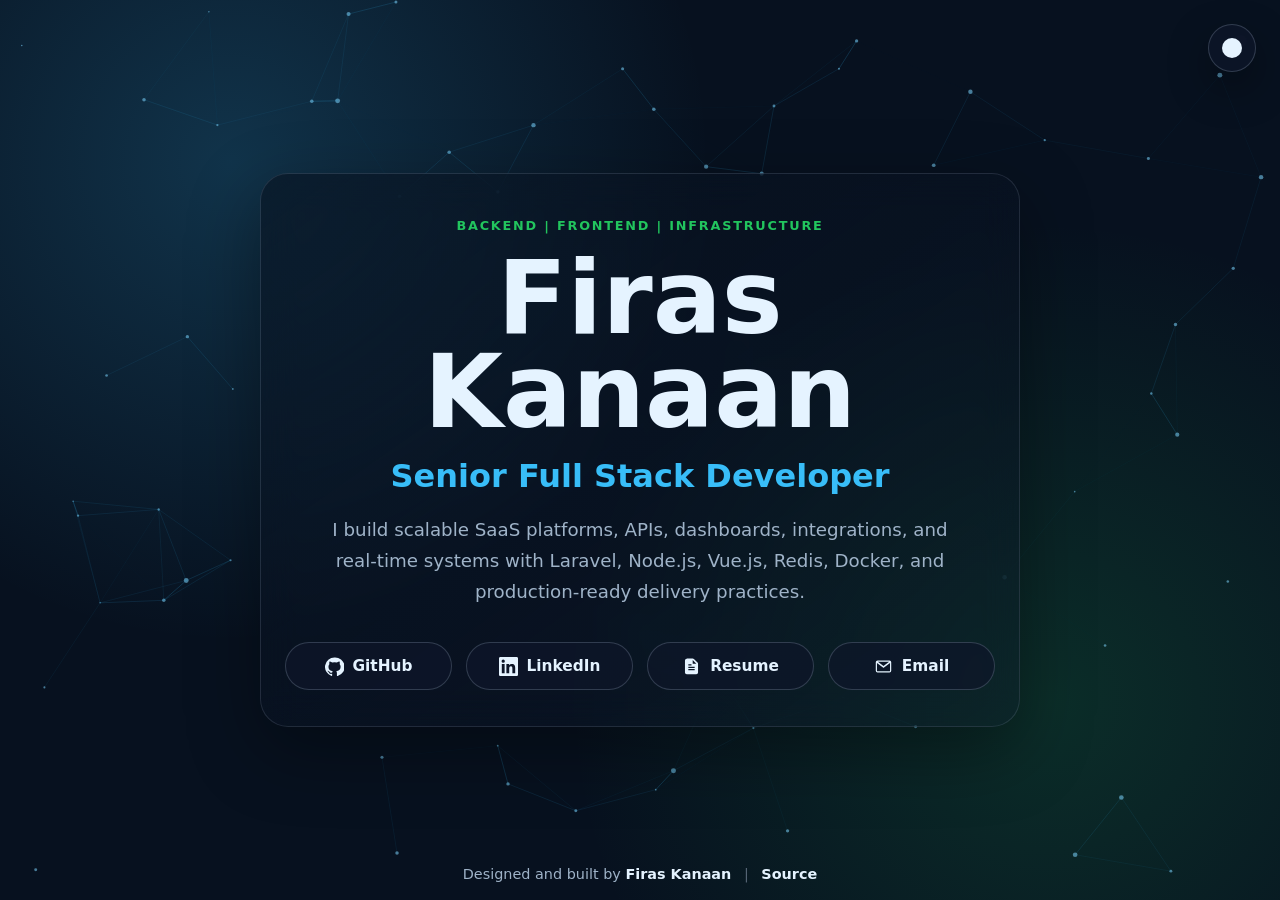
==== index.html @ b2e532ec "Create personal portfolio site" ====
<!doctype html>
<html lang="en">
  <head>
    <meta charset="utf-8" />
    <meta name="viewport" content="width=device-width, initial-scale=1" />
    <meta name="author" content="Firas Kanaan" />
    <meta name="keywords" content="Firas Kanaan, firaskanaan93, senior full stack developer, Laravel, Vue.js, Node.js, software engineer" />
    <meta name="description" content="Senior Full Stack Developer specializing in Laravel, Node.js, Vue.js, SaaS platforms, APIs, real-time systems, and production infrastructure." />
    <meta property="og:title" content="Firas Kanaan | Senior Full Stack Developer" />
    <meta property="og:description" content="Laravel, Node.js, Vue.js, SaaS, real-time systems, APIs, Docker, and CI/CD." />
    <meta property="og:type" content="website" />
    <meta property="og:url" content="https://firaskanaan93.github.io/" />
    <meta property="og:site_name" content="Firas Kanaan | Senior Full Stack Developer" />
    <meta name="theme-color" content="#0b1220" />
    <link rel="canonical" href="https://firaskanaan93.github.io/" />
    <link rel="icon" href="/favicon.svg" type="image/svg+xml" />
    <link rel="apple-touch-icon" href="/favicon.svg" />
    <link rel="manifest" href="/manifest.webmanifest" />
    <link rel="stylesheet" href="/styles.css" />
    <title>Firas Kanaan | Senior Full Stack Developer</title>
  </head>
  <body>
    <canvas id="particles" aria-hidden="true"></canvas>

    <main class="app" aria-labelledby="profile-name">
      <button class="theme-toggle" type="button" aria-label="Toggle theme" title="Toggle theme">
        <span class="theme-toggle__icon" aria-hidden="true"></span>
      </button>

      <section class="profile" aria-label="Profile">
        <p class="eyebrow">Backend | Frontend | Infrastructure</p>
        <h1 id="profile-name">Firas Kanaan</h1>
        <p class="title">Senior Full Stack Developer</p>
        <p class="summary">
          I build scalable SaaS platforms, APIs, dashboards, integrations, and real-time systems with Laravel, Node.js,
          Vue.js, Redis, Docker, and production-ready delivery practices.
        </p>

        <nav class="links" aria-label="Profile links">
          <a class="link-button" href="https://github.com/firaskanaan93/" target="_blank" rel="noreferrer">
            <svg aria-hidden="true" viewBox="0 0 24 24">
              <path d="M12 .5a12 12 0 0 0-3.79 23.39c.6.11.82-.26.82-.58v-2.04c-3.34.73-4.04-1.42-4.04-1.42-.55-1.39-1.34-1.76-1.34-1.76-1.09-.75.08-.73.08-.73 1.2.08 1.84 1.24 1.84 1.24 1.08 1.84 2.82 1.31 3.51 1 .11-.78.42-1.31.76-1.61-2.66-.3-5.46-1.33-5.46-5.93 0-1.31.47-2.38 1.24-3.22-.12-.31-.54-1.53.12-3.18 0 0 1.01-.32 3.3 1.23a11.5 11.5 0 0 1 6.01 0c2.29-1.55 3.3-1.23 3.3-1.23.66 1.65.24 2.87.12 3.18.77.84 1.23 1.91 1.23 3.22 0 4.61-2.8 5.62-5.47 5.92.43.37.81 1.1.81 2.22v3.29c0 .32.22.69.82.57A12 12 0 0 0 12 .5Z" />
            </svg>
            <span>GitHub</span>
          </a>
          <a class="link-button" href="https://www.linkedin.com/in/firaskanaan1/" target="_blank" rel="noreferrer">
            <svg aria-hidden="true" viewBox="0 0 24 24">
              <path d="M20.45 20.45h-3.56v-5.57c0-1.33-.02-3.04-1.85-3.04-1.86 0-2.14 1.45-2.14 2.94v5.67H9.34V8.98h3.42v1.57h.05a3.75 3.75 0 0 1 3.38-1.86c3.61 0 4.28 2.38 4.28 5.47v6.29h-.02ZM5.32 7.42a2.06 2.06 0 1 1 0-4.12 2.06 2.06 0 0 1 0 4.12Zm1.78 13.03H3.54V8.98H7.1v11.47ZM22.23 0H1.77C.79 0 0 .77 0 1.72v20.56C0 23.23.79 24 1.77 24h20.46c.98 0 1.77-.77 1.77-1.72V1.72C24 .77 23.21 0 22.23 0Z" />
            </svg>
            <span>LinkedIn</span>
          </a>
          <a class="link-button" href="/assets/Firas_Kanaan_CV.pdf" target="_blank" rel="noreferrer">
            <svg aria-hidden="true" viewBox="0 0 24 24">
              <path d="M6 2.25A2.25 2.25 0 0 0 3.75 4.5v15A2.25 2.25 0 0 0 6 21.75h12a2.25 2.25 0 0 0 2.25-2.25V8.56a2.25 2.25 0 0 0-.66-1.59l-4.56-4.56a2.25 2.25 0 0 0-1.59-.66H6Zm7.5 1.69 4.56 4.56H13.5V3.94ZM8 12.25h8v1.5H8v-1.5Zm0 3h8v1.5H8v-1.5Zm0-6h4v1.5H8v-1.5Z" />
            </svg>
            <span>Resume</span>
          </a>
          <a class="link-button" href="mailto:firaskanaan93@gmail.com">
            <svg aria-hidden="true" viewBox="0 0 24 24">
              <path d="M2.25 6.75A2.25 2.25 0 0 1 4.5 4.5h15a2.25 2.25 0 0 1 2.25 2.25v10.5a2.25 2.25 0 0 1-2.25 2.25h-15a2.25 2.25 0 0 1-2.25-2.25V6.75Zm2.7-.75 7.05 5.29L19.05 6H4.95Zm15.3 1.5-7.58 5.68a1.13 1.13 0 0 1-1.34 0L3.75 7.5v9.75c0 .41.34.75.75.75h15a.75.75 0 0 0 .75-.75V7.5Z" />
            </svg>
            <span>Email</span>
          </a>
        </nav>
      </section>

      <footer class="footer">
        Designed and built by
        <a href="https://firaskanaan93.github.io/" aria-label="Firas Kanaan website">Firas Kanaan</a>
        <span aria-hidden="true">|</span>
        <a href="https://github.com/firaskanaan93/firaskanaan93.github.io" target="_blank" rel="noreferrer">Source</a>
      </footer>
    </main>

    <script src="/script.js"></script>
  </body>
</html>
---- styles.css ----
:root {
  color-scheme: dark;
  --background: #07111f;
  --surface: rgba(8, 18, 32, 0.62);
  --text: #e5f3ff;
  --muted: #9fb3c8;
  --accent: #38bdf8;
  --accent-strong: #22c55e;
  --button-bg: rgba(15, 23, 42, 0.72);
  --button-border: rgba(148, 163, 184, 0.28);
  --button-hover: rgba(56, 189, 248, 0.16);
  --shadow: rgba(0, 0, 0, 0.35);
}

:root[data-theme="light"] {
  color-scheme: light;
  --background: #edf7fb;
  --surface: rgba(255, 255, 255, 0.74);
  --text: #0f172a;
  --muted: #475569;
  --accent: #0369a1;
  --accent-strong: #15803d;
  --button-bg: rgba(255, 255, 255, 0.78);
  --button-border: rgba(15, 23, 42, 0.14);
  --button-hover: rgba(3, 105, 161, 0.1);
  --shadow: rgba(15, 23, 42, 0.12);
}

* {
  box-sizing: border-box;
}

html {
  min-height: 100%;
  overflow: hidden;
  font-family: Inter, ui-sans-serif, system-ui, -apple-system, BlinkMacSystemFont, "Segoe UI", sans-serif;
  font-size: 16px;
  background: var(--background);
}

body {
  min-height: 100vh;
  margin: 0;
  color: var(--text);
  background:
    radial-gradient(circle at 18% 18%, rgba(56, 189, 248, 0.2), transparent 30rem),
    radial-gradient(circle at 82% 78%, rgba(34, 197, 94, 0.16), transparent 30rem),
    var(--background);
  -webkit-font-smoothing: antialiased;
  transition: color 240ms ease, background 240ms ease;
}

a {
  color: inherit;
}

#particles {
  position: fixed;
  inset: 0;
  width: 100vw;
  height: 100vh;
  z-index: 0;
}

.app {
  position: relative;
  z-index: 1;
  display: flex;
  min-height: 100vh;
  width: 100vw;
  flex-direction: column;
  align-items: center;
  justify-content: center;
  padding: 32px 20px;
  text-align: center;
}

.theme-toggle {
  position: fixed;
  top: 24px;
  right: 24px;
  display: inline-flex;
  width: 48px;
  height: 48px;
  align-items: center;
  justify-content: center;
  border: 1px solid var(--button-border);
  border-radius: 999px;
  color: var(--text);
  background: var(--button-bg);
  box-shadow: 0 16px 40px var(--shadow);
  cursor: pointer;
  backdrop-filter: blur(16px);
  transition: transform 180ms ease, border-color 180ms ease, background 180ms ease;
}

.theme-toggle:hover {
  transform: translateY(-2px);
  border-color: var(--accent);
  background: var(--button-hover);
}

.theme-toggle__icon {
  width: 20px;
  height: 20px;
  border-radius: 999px;
  background: currentColor;
  box-shadow: 9px -7px 0 -4px var(--button-bg);
}

:root[data-theme="light"] .theme-toggle__icon {
  background: transparent;
  border: 2px solid currentColor;
  box-shadow: inset 0 0 0 3px currentColor;
}

.profile {
  width: min(760px, 100%);
  padding: 44px 24px 36px;
  border: 1px solid rgba(148, 163, 184, 0.18);
  border-radius: 28px;
  background: linear-gradient(145deg, var(--surface), rgba(15, 23, 42, 0.28));
  box-shadow: 0 24px 70px var(--shadow);
  backdrop-filter: blur(18px);
}

.eyebrow {
  margin: 0 0 18px;
  color: var(--accent-strong);
  font-size: 0.8rem;
  font-weight: 700;
  letter-spacing: 0.14em;
  text-transform: uppercase;
}

h1 {
  margin: 0;
  color: var(--text);
  font-size: clamp(3rem, 8vw, 6.5rem);
  line-height: 0.92;
  font-weight: 850;
  letter-spacing: 0;
}

.title {
  margin: 18px 0 0;
  color: var(--accent);
  font-size: clamp(1.25rem, 4vw, 2rem);
  font-weight: 750;
}

.summary {
  max-width: 660px;
  margin: 20px auto 0;
  color: var(--muted);
  font-size: clamp(1rem, 2.4vw, 1.14rem);
  line-height: 1.7;
}

.links {
  display: grid;
  grid-template-columns: repeat(4, minmax(0, 1fr));
  gap: 14px;
  margin-top: 34px;
}

.link-button {
  display: inline-flex;
  min-height: 48px;
  align-items: center;
  justify-content: center;
  gap: 9px;
  padding: 12px 14px;
  border: 1px solid var(--button-border);
  border-radius: 999px;
  color: var(--text);
  background: var(--button-bg);
  font-size: 0.96rem;
  font-weight: 750;
  text-decoration: none;
  transition: transform 180ms ease, border-color 180ms ease, background 180ms ease;
}

.link-button:hover,
.link-button:focus-visible {
  transform: translateY(-2px);
  border-color: var(--accent);
  background: var(--button-hover);
  outline: none;
}

.link-button svg {
  width: 19px;
  height: 19px;
  flex: 0 0 19px;
  fill: currentColor;
}

.footer {
  position: fixed;
  right: 20px;
  bottom: 18px;
  left: 20px;
  color: var(--muted);
  font-size: 0.9rem;
}

.footer a {
  color: var(--text);
  font-weight: 700;
  text-decoration: none;
}

.footer a:hover {
  color: var(--accent);
}

.footer span {
  margin: 0 8px;
  color: rgba(148, 163, 184, 0.55);
}

@media (max-width: 720px) {
  html {
    overflow: auto;
  }

  .app {
    min-height: 100svh;
    padding: 88px 16px 76px;
  }

  .theme-toggle {
    top: 18px;
    right: 18px;
  }

  .profile {
    padding: 34px 18px 28px;
    border-radius: 22px;
  }

  .links {
    grid-template-columns: repeat(2, minmax(0, 1fr));
  }

  .footer {
    position: static;
    margin-top: 26px;
    line-height: 1.8;
  }
}

@media (max-width: 390px) {
  .links {
    grid-template-columns: 1fr;
  }
}

@media (prefers-reduced-motion: reduce) {
  *,
  *::before,
  *::after {
    scroll-behavior: auto !important;
    transition-duration: 0.01ms !important;
    animation-duration: 0.01ms !important;
    animation-iteration-count: 1 !important;
  }
}
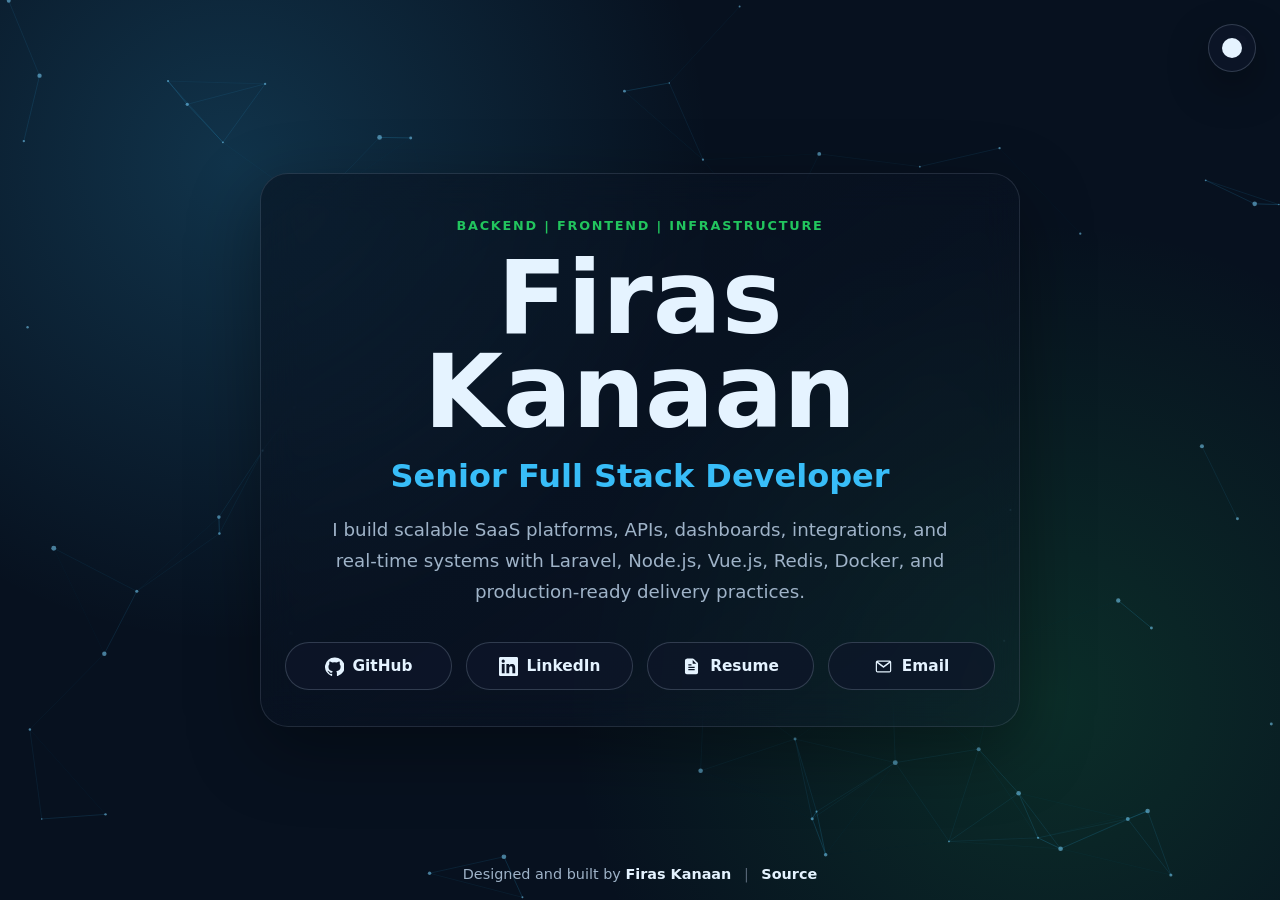
==== commit f87a9be7: "Add GoatCounter analytics" ====
--- a/index.html
+++ b/index.html
@@ -37,25 +37,51 @@
         </p>
 
         <nav class="links" aria-label="Profile links">
-          <a class="link-button" href="https://github.com/firaskanaan93/" target="_blank" rel="noreferrer">
+          <a
+            class="link-button"
+            href="https://github.com/firaskanaan93/"
+            target="_blank"
+            rel="noreferrer"
+            data-goatcounter-click="github"
+            data-goatcounter-title="GitHub"
+          >
             <svg aria-hidden="true" viewBox="0 0 24 24">
               <path d="M12 .5a12 12 0 0 0-3.79 23.39c.6.11.82-.26.82-.58v-2.04c-3.34.73-4.04-1.42-4.04-1.42-.55-1.39-1.34-1.76-1.34-1.76-1.09-.75.08-.73.08-.73 1.2.08 1.84 1.24 1.84 1.24 1.08 1.84 2.82 1.31 3.51 1 .11-.78.42-1.31.76-1.61-2.66-.3-5.46-1.33-5.46-5.93 0-1.31.47-2.38 1.24-3.22-.12-.31-.54-1.53.12-3.18 0 0 1.01-.32 3.3 1.23a11.5 11.5 0 0 1 6.01 0c2.29-1.55 3.3-1.23 3.3-1.23.66 1.65.24 2.87.12 3.18.77.84 1.23 1.91 1.23 3.22 0 4.61-2.8 5.62-5.47 5.92.43.37.81 1.1.81 2.22v3.29c0 .32.22.69.82.57A12 12 0 0 0 12 .5Z" />
             </svg>
             <span>GitHub</span>
           </a>
-          <a class="link-button" href="https://www.linkedin.com/in/firaskanaan1/" target="_blank" rel="noreferrer">
+          <a
+            class="link-button"
+            href="https://www.linkedin.com/in/firaskanaan1/"
+            target="_blank"
+            rel="noreferrer"
+            data-goatcounter-click="linkedin"
+            data-goatcounter-title="LinkedIn"
+          >
             <svg aria-hidden="true" viewBox="0 0 24 24">
               <path d="M20.45 20.45h-3.56v-5.57c0-1.33-.02-3.04-1.85-3.04-1.86 0-2.14 1.45-2.14 2.94v5.67H9.34V8.98h3.42v1.57h.05a3.75 3.75 0 0 1 3.38-1.86c3.61 0 4.28 2.38 4.28 5.47v6.29h-.02ZM5.32 7.42a2.06 2.06 0 1 1 0-4.12 2.06 2.06 0 0 1 0 4.12Zm1.78 13.03H3.54V8.98H7.1v11.47ZM22.23 0H1.77C.79 0 0 .77 0 1.72v20.56C0 23.23.79 24 1.77 24h20.46c.98 0 1.77-.77 1.77-1.72V1.72C24 .77 23.21 0 22.23 0Z" />
             </svg>
             <span>LinkedIn</span>
           </a>
-          <a class="link-button" href="/assets/Firas_Kanaan_CV.pdf" target="_blank" rel="noreferrer">
+          <a
+            class="link-button"
+            href="/assets/Firas_Kanaan_CV.pdf"
+            target="_blank"
+            rel="noreferrer"
+            data-goatcounter-click="resume"
+            data-goatcounter-title="Resume"
+          >
             <svg aria-hidden="true" viewBox="0 0 24 24">
               <path d="M6 2.25A2.25 2.25 0 0 0 3.75 4.5v15A2.25 2.25 0 0 0 6 21.75h12a2.25 2.25 0 0 0 2.25-2.25V8.56a2.25 2.25 0 0 0-.66-1.59l-4.56-4.56a2.25 2.25 0 0 0-1.59-.66H6Zm7.5 1.69 4.56 4.56H13.5V3.94ZM8 12.25h8v1.5H8v-1.5Zm0 3h8v1.5H8v-1.5Zm0-6h4v1.5H8v-1.5Z" />
             </svg>
             <span>Resume</span>
           </a>
-          <a class="link-button" href="mailto:firaskanaan93@gmail.com">
+          <a
+            class="link-button"
+            href="mailto:firaskanaan93@gmail.com"
+            data-goatcounter-click="email"
+            data-goatcounter-title="Email"
+          >
             <svg aria-hidden="true" viewBox="0 0 24 24">
               <path d="M2.25 6.75A2.25 2.25 0 0 1 4.5 4.5h15a2.25 2.25 0 0 1 2.25 2.25v10.5a2.25 2.25 0 0 1-2.25 2.25h-15a2.25 2.25 0 0 1-2.25-2.25V6.75Zm2.7-.75 7.05 5.29L19.05 6H4.95Zm15.3 1.5-7.58 5.68a1.13 1.13 0 0 1-1.34 0L3.75 7.5v9.75c0 .41.34.75.75.75h15a.75.75 0 0 0 .75-.75V7.5Z" />
             </svg>
@@ -72,6 +98,7 @@
       </footer>
     </main>
 
+    <script src="/analytics.js"></script>
     <script src="/script.js"></script>
   </body>
 </html>
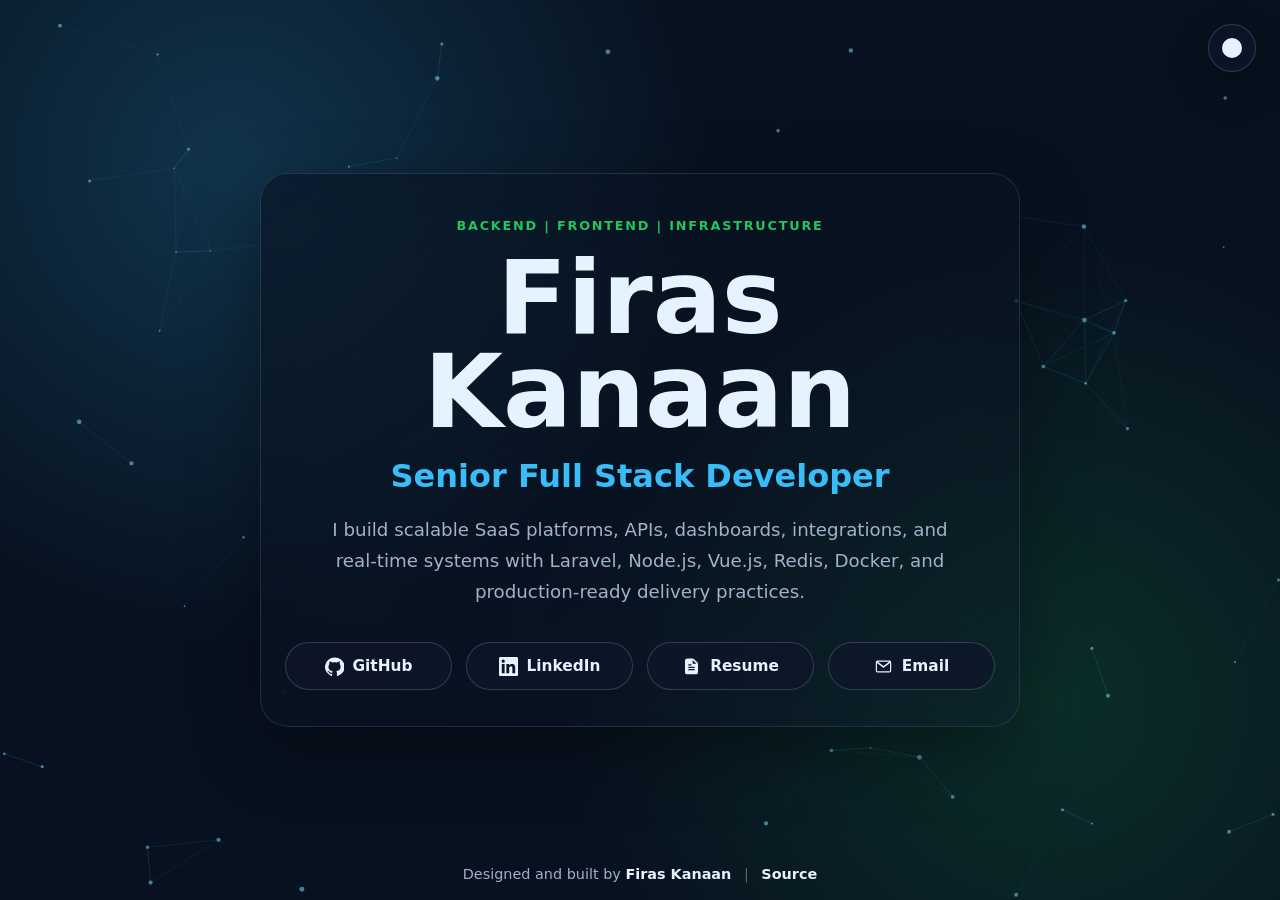
==== commit 7b6c9aa7: "Use Google and Clarity analytics" ====
--- a/index.html
+++ b/index.html
@@ -2,6 +2,31 @@
 <html lang="en">
   <head>
     <meta charset="utf-8" />
+    <!-- Google Tag Manager -->
+    <script>
+      (function(w,d,s,l,i){w[l]=w[l]||[];w[l].push({'gtm.start':
+      new Date().getTime(),event:'gtm.js'});var f=d.getElementsByTagName(s)[0],
+      j=d.createElement(s),dl=l!='dataLayer'?'&l='+l:'';j.async=true;j.src=
+      'https://www.googletagmanager.com/gtm.js?id='+i+dl;f.parentNode.insertBefore(j,f);
+      })(window,document,'script','dataLayer','GTM-57XG3X86');
+    </script>
+    <!-- End Google Tag Manager -->
+    <!-- Google tag (gtag.js) -->
+    <script async src="https://www.googletagmanager.com/gtag/js?id=G-GBJQ2YZGNW"></script>
+    <script>
+      window.dataLayer = window.dataLayer || [];
+      function gtag(){dataLayer.push(arguments);}
+      gtag('js', new Date());
+
+      gtag('config', 'G-GBJQ2YZGNW');
+    </script>
+    <script type="text/javascript">
+      (function(c,l,a,r,i,t,y){
+          c[a]=c[a]||function(){(c[a].q=c[a].q||[]).push(arguments)};
+          t=l.createElement(r);t.async=1;t.src="https://www.clarity.ms/tag/"+i;
+          y=l.getElementsByTagName(r)[0];y.parentNode.insertBefore(t,y);
+      })(window, document, "clarity", "script", "wr7h7gpmpb");
+    </script>
     <meta name="viewport" content="width=device-width, initial-scale=1" />
     <meta name="author" content="Firas Kanaan" />
     <meta name="keywords" content="Firas Kanaan, firaskanaan93, senior full stack developer, Laravel, Vue.js, Node.js, software engineer" />
@@ -20,6 +45,10 @@
     <title>Firas Kanaan | Senior Full Stack Developer</title>
   </head>
   <body>
+    <!-- Google Tag Manager (noscript) -->
+    <noscript><iframe src="https://www.googletagmanager.com/ns.html?id=GTM-57XG3X86"
+    height="0" width="0" style="display:none;visibility:hidden"></iframe></noscript>
+    <!-- End Google Tag Manager (noscript) -->
     <canvas id="particles" aria-hidden="true"></canvas>
 
     <main class="app" aria-labelledby="profile-name">
@@ -42,8 +71,6 @@
             href="https://github.com/firaskanaan93/"
             target="_blank"
             rel="noreferrer"
-            data-goatcounter-click="github"
-            data-goatcounter-title="GitHub"
           >
             <svg aria-hidden="true" viewBox="0 0 24 24">
               <path d="M12 .5a12 12 0 0 0-3.79 23.39c.6.11.82-.26.82-.58v-2.04c-3.34.73-4.04-1.42-4.04-1.42-.55-1.39-1.34-1.76-1.34-1.76-1.09-.75.08-.73.08-.73 1.2.08 1.84 1.24 1.84 1.24 1.08 1.84 2.82 1.31 3.51 1 .11-.78.42-1.31.76-1.61-2.66-.3-5.46-1.33-5.46-5.93 0-1.31.47-2.38 1.24-3.22-.12-.31-.54-1.53.12-3.18 0 0 1.01-.32 3.3 1.23a11.5 11.5 0 0 1 6.01 0c2.29-1.55 3.3-1.23 3.3-1.23.66 1.65.24 2.87.12 3.18.77.84 1.23 1.91 1.23 3.22 0 4.61-2.8 5.62-5.47 5.92.43.37.81 1.1.81 2.22v3.29c0 .32.22.69.82.57A12 12 0 0 0 12 .5Z" />
@@ -55,8 +82,6 @@
             href="https://www.linkedin.com/in/firaskanaan1/"
             target="_blank"
             rel="noreferrer"
-            data-goatcounter-click="linkedin"
-            data-goatcounter-title="LinkedIn"
           >
             <svg aria-hidden="true" viewBox="0 0 24 24">
               <path d="M20.45 20.45h-3.56v-5.57c0-1.33-.02-3.04-1.85-3.04-1.86 0-2.14 1.45-2.14 2.94v5.67H9.34V8.98h3.42v1.57h.05a3.75 3.75 0 0 1 3.38-1.86c3.61 0 4.28 2.38 4.28 5.47v6.29h-.02ZM5.32 7.42a2.06 2.06 0 1 1 0-4.12 2.06 2.06 0 0 1 0 4.12Zm1.78 13.03H3.54V8.98H7.1v11.47ZM22.23 0H1.77C.79 0 0 .77 0 1.72v20.56C0 23.23.79 24 1.77 24h20.46c.98 0 1.77-.77 1.77-1.72V1.72C24 .77 23.21 0 22.23 0Z" />
@@ -68,8 +93,6 @@
             href="/assets/Firas_Kanaan_CV.pdf"
             target="_blank"
             rel="noreferrer"
-            data-goatcounter-click="resume"
-            data-goatcounter-title="Resume"
           >
             <svg aria-hidden="true" viewBox="0 0 24 24">
               <path d="M6 2.25A2.25 2.25 0 0 0 3.75 4.5v15A2.25 2.25 0 0 0 6 21.75h12a2.25 2.25 0 0 0 2.25-2.25V8.56a2.25 2.25 0 0 0-.66-1.59l-4.56-4.56a2.25 2.25 0 0 0-1.59-.66H6Zm7.5 1.69 4.56 4.56H13.5V3.94ZM8 12.25h8v1.5H8v-1.5Zm0 3h8v1.5H8v-1.5Zm0-6h4v1.5H8v-1.5Z" />
@@ -79,8 +102,6 @@
           <a
             class="link-button"
             href="mailto:firaskanaan93@gmail.com"
-            data-goatcounter-click="email"
-            data-goatcounter-title="Email"
           >
             <svg aria-hidden="true" viewBox="0 0 24 24">
               <path d="M2.25 6.75A2.25 2.25 0 0 1 4.5 4.5h15a2.25 2.25 0 0 1 2.25 2.25v10.5a2.25 2.25 0 0 1-2.25 2.25h-15a2.25 2.25 0 0 1-2.25-2.25V6.75Zm2.7-.75 7.05 5.29L19.05 6H4.95Zm15.3 1.5-7.58 5.68a1.13 1.13 0 0 1-1.34 0L3.75 7.5v9.75c0 .41.34.75.75.75h15a.75.75 0 0 0 .75-.75V7.5Z" />
@@ -98,7 +119,6 @@
       </footer>
     </main>
 
-    <script src="/analytics.js"></script>
     <script src="/script.js"></script>
   </body>
 </html>
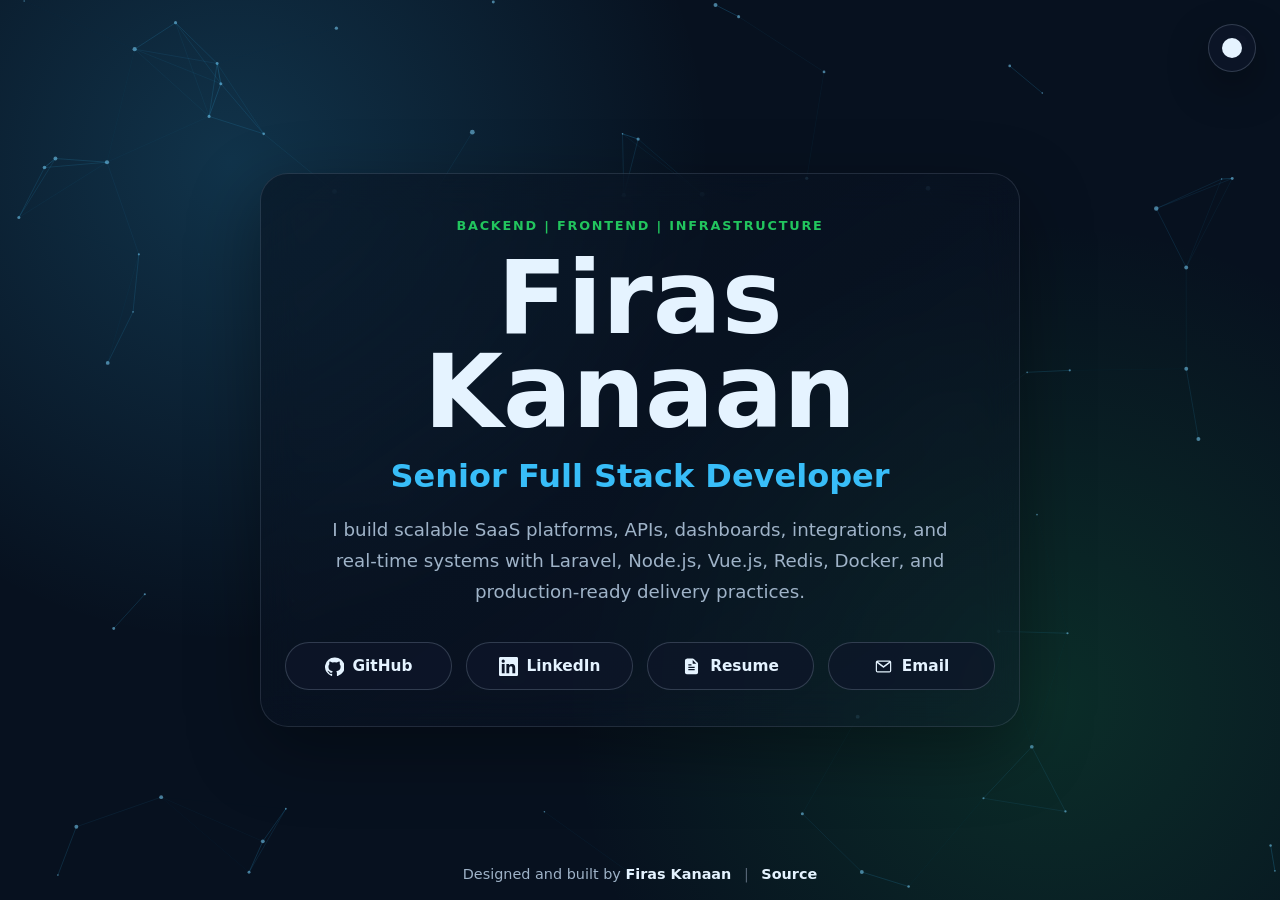
==== commit 6fbe3b96: "Keep single Google tag" ====
--- a/index.html
+++ b/index.html
@@ -1,16 +1,6 @@
 <!doctype html>
 <html lang="en">
   <head>
-    <meta charset="utf-8" />
-    <!-- Google Tag Manager -->
-    <script>
-      (function(w,d,s,l,i){w[l]=w[l]||[];w[l].push({'gtm.start':
-      new Date().getTime(),event:'gtm.js'});var f=d.getElementsByTagName(s)[0],
-      j=d.createElement(s),dl=l!='dataLayer'?'&l='+l:'';j.async=true;j.src=
-      'https://www.googletagmanager.com/gtm.js?id='+i+dl;f.parentNode.insertBefore(j,f);
-      })(window,document,'script','dataLayer','GTM-57XG3X86');
-    </script>
-    <!-- End Google Tag Manager -->
     <!-- Google tag (gtag.js) -->
     <script async src="https://www.googletagmanager.com/gtag/js?id=G-GBJQ2YZGNW"></script>
     <script>
@@ -20,6 +10,7 @@
 
       gtag('config', 'G-GBJQ2YZGNW');
     </script>
+    <meta charset="utf-8" />
     <script type="text/javascript">
       (function(c,l,a,r,i,t,y){
           c[a]=c[a]||function(){(c[a].q=c[a].q||[]).push(arguments)};
@@ -45,10 +36,6 @@
     <title>Firas Kanaan | Senior Full Stack Developer</title>
   </head>
   <body>
-    <!-- Google Tag Manager (noscript) -->
-    <noscript><iframe src="https://www.googletagmanager.com/ns.html?id=GTM-57XG3X86"
-    height="0" width="0" style="display:none;visibility:hidden"></iframe></noscript>
-    <!-- End Google Tag Manager (noscript) -->
     <canvas id="particles" aria-hidden="true"></canvas>
 
     <main class="app" aria-labelledby="profile-name">
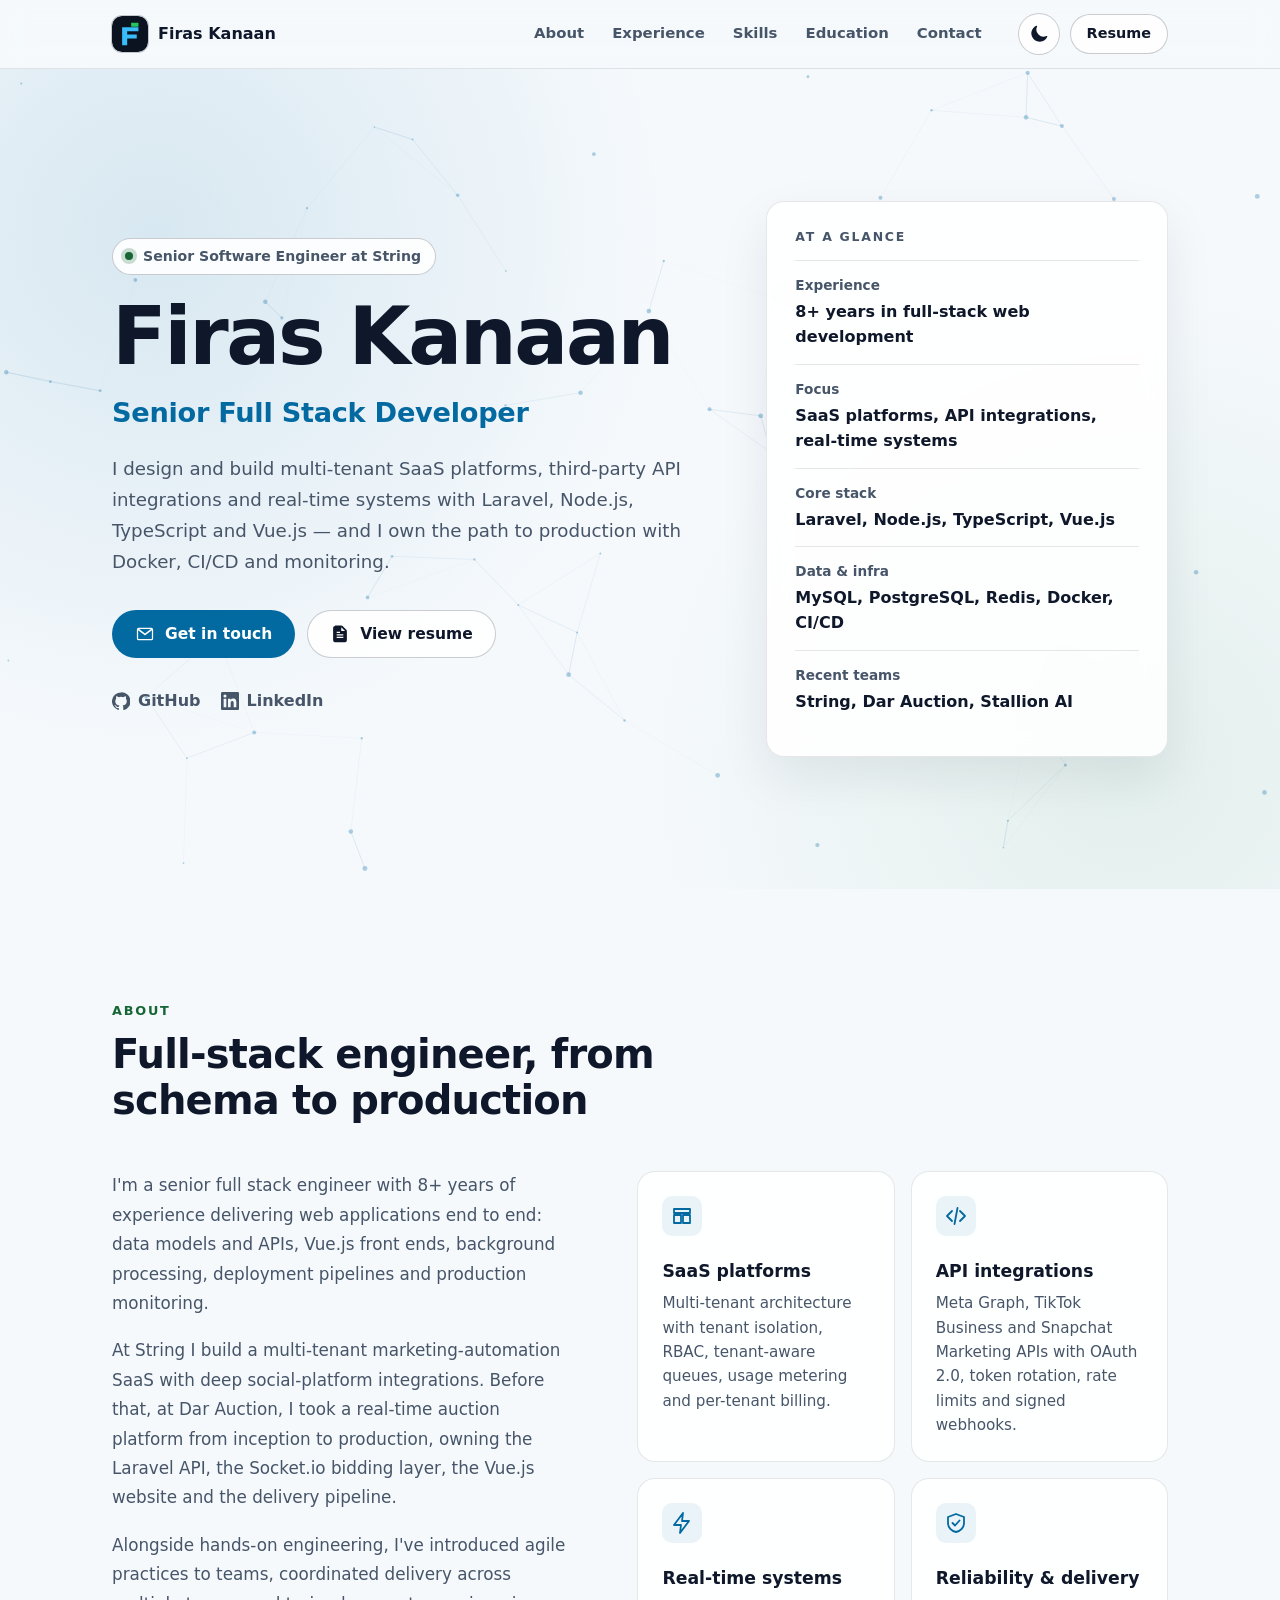
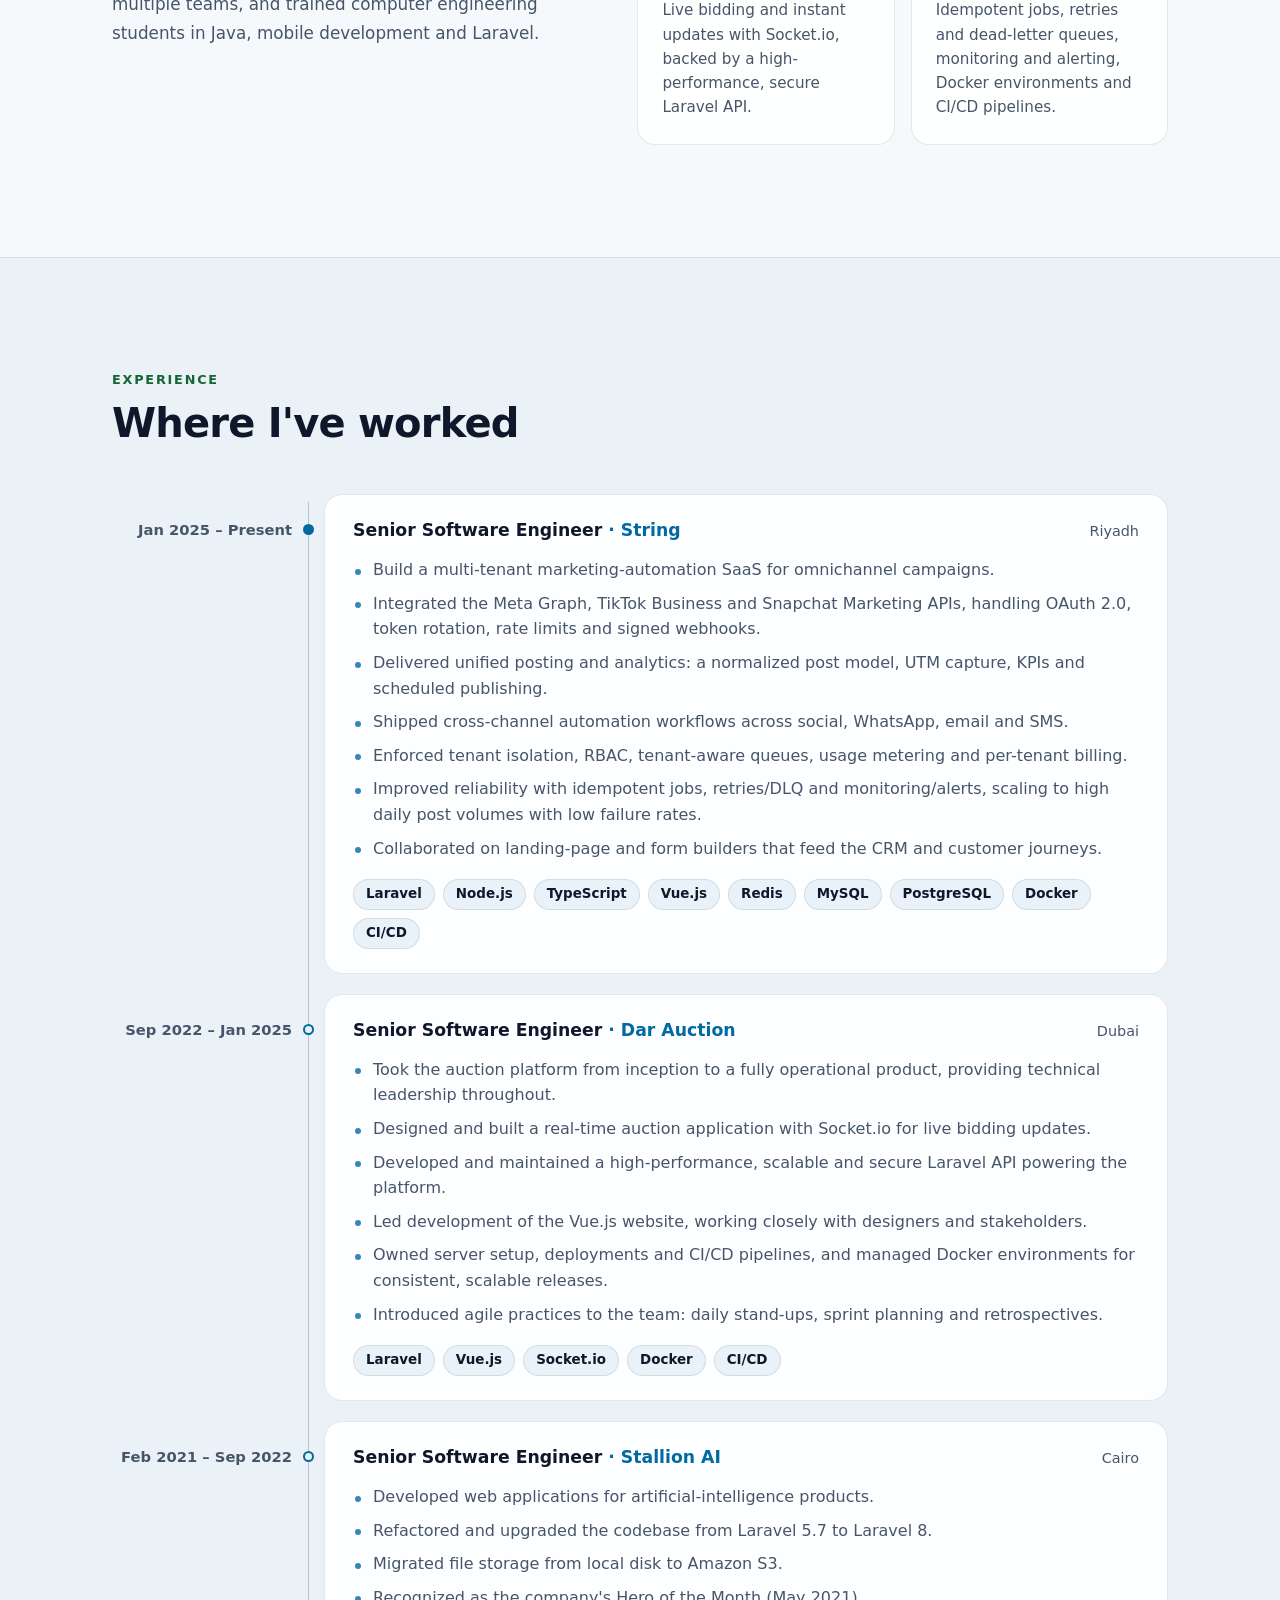
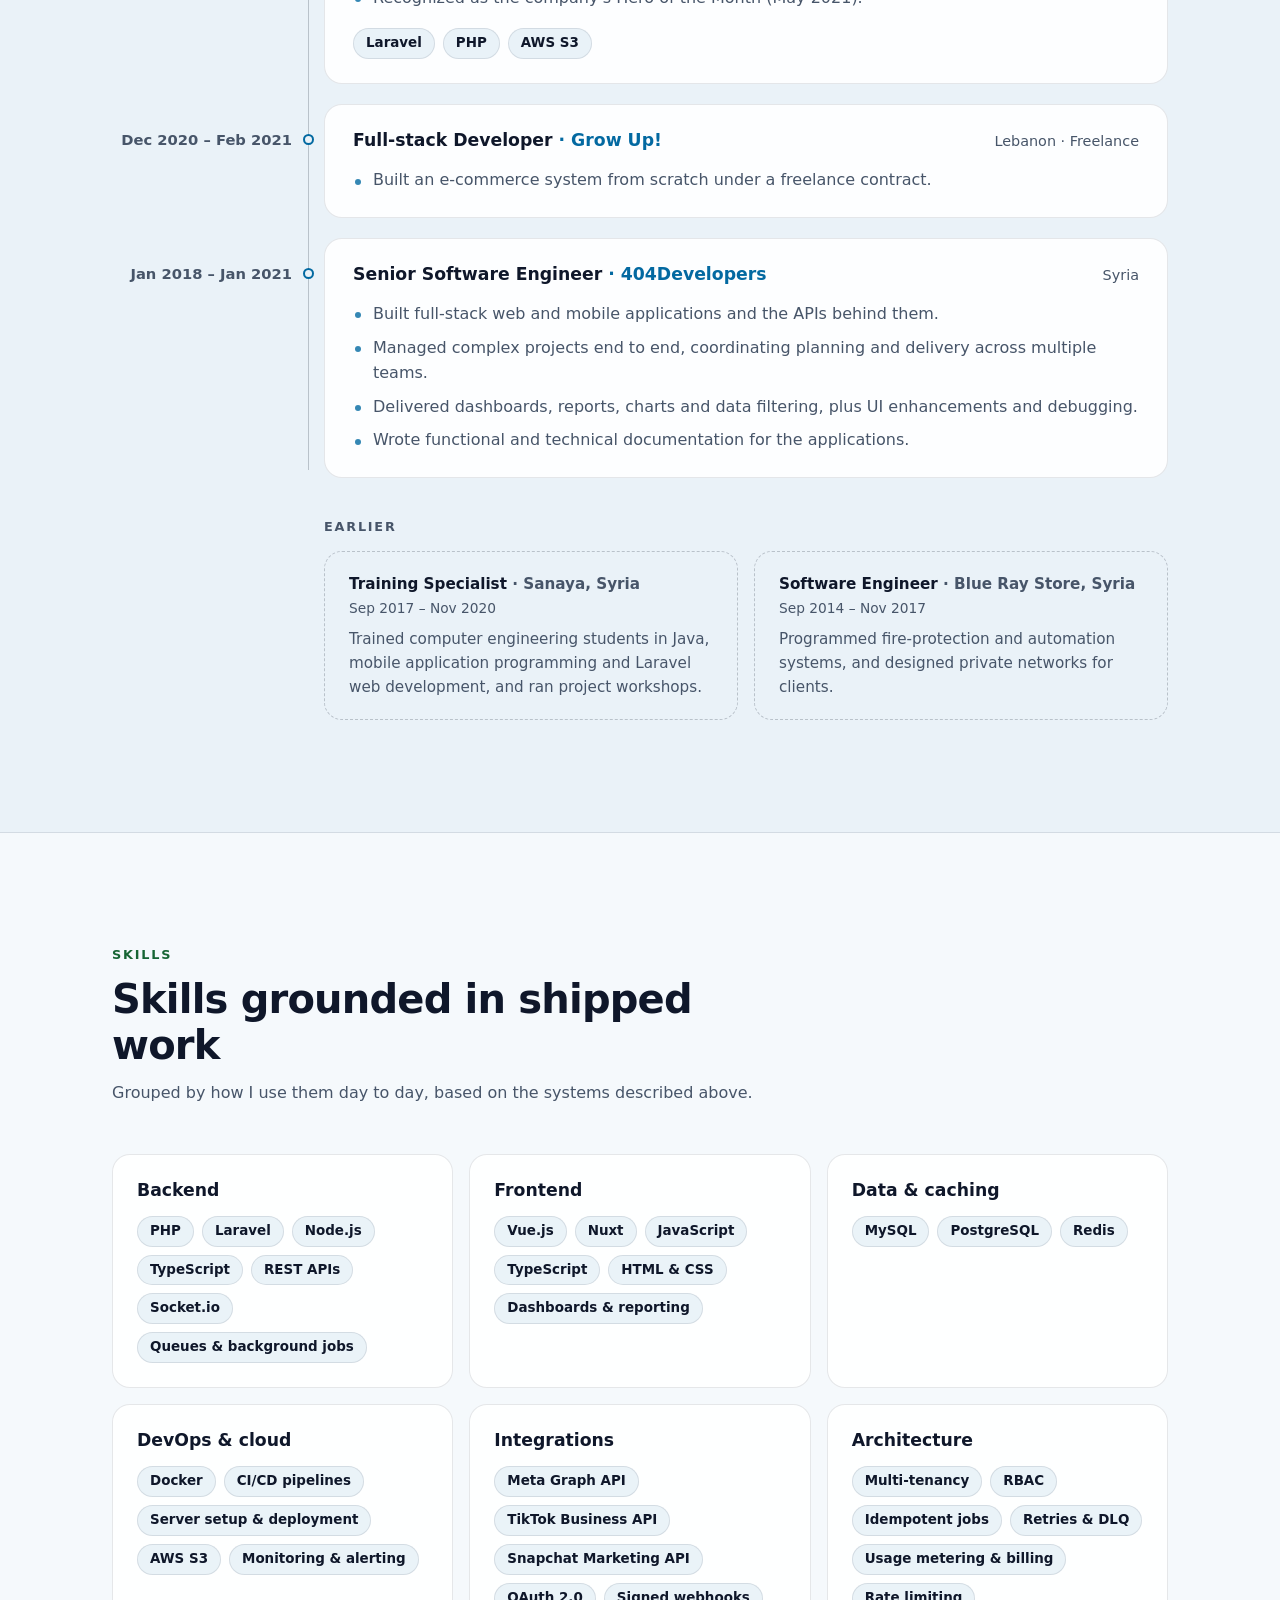
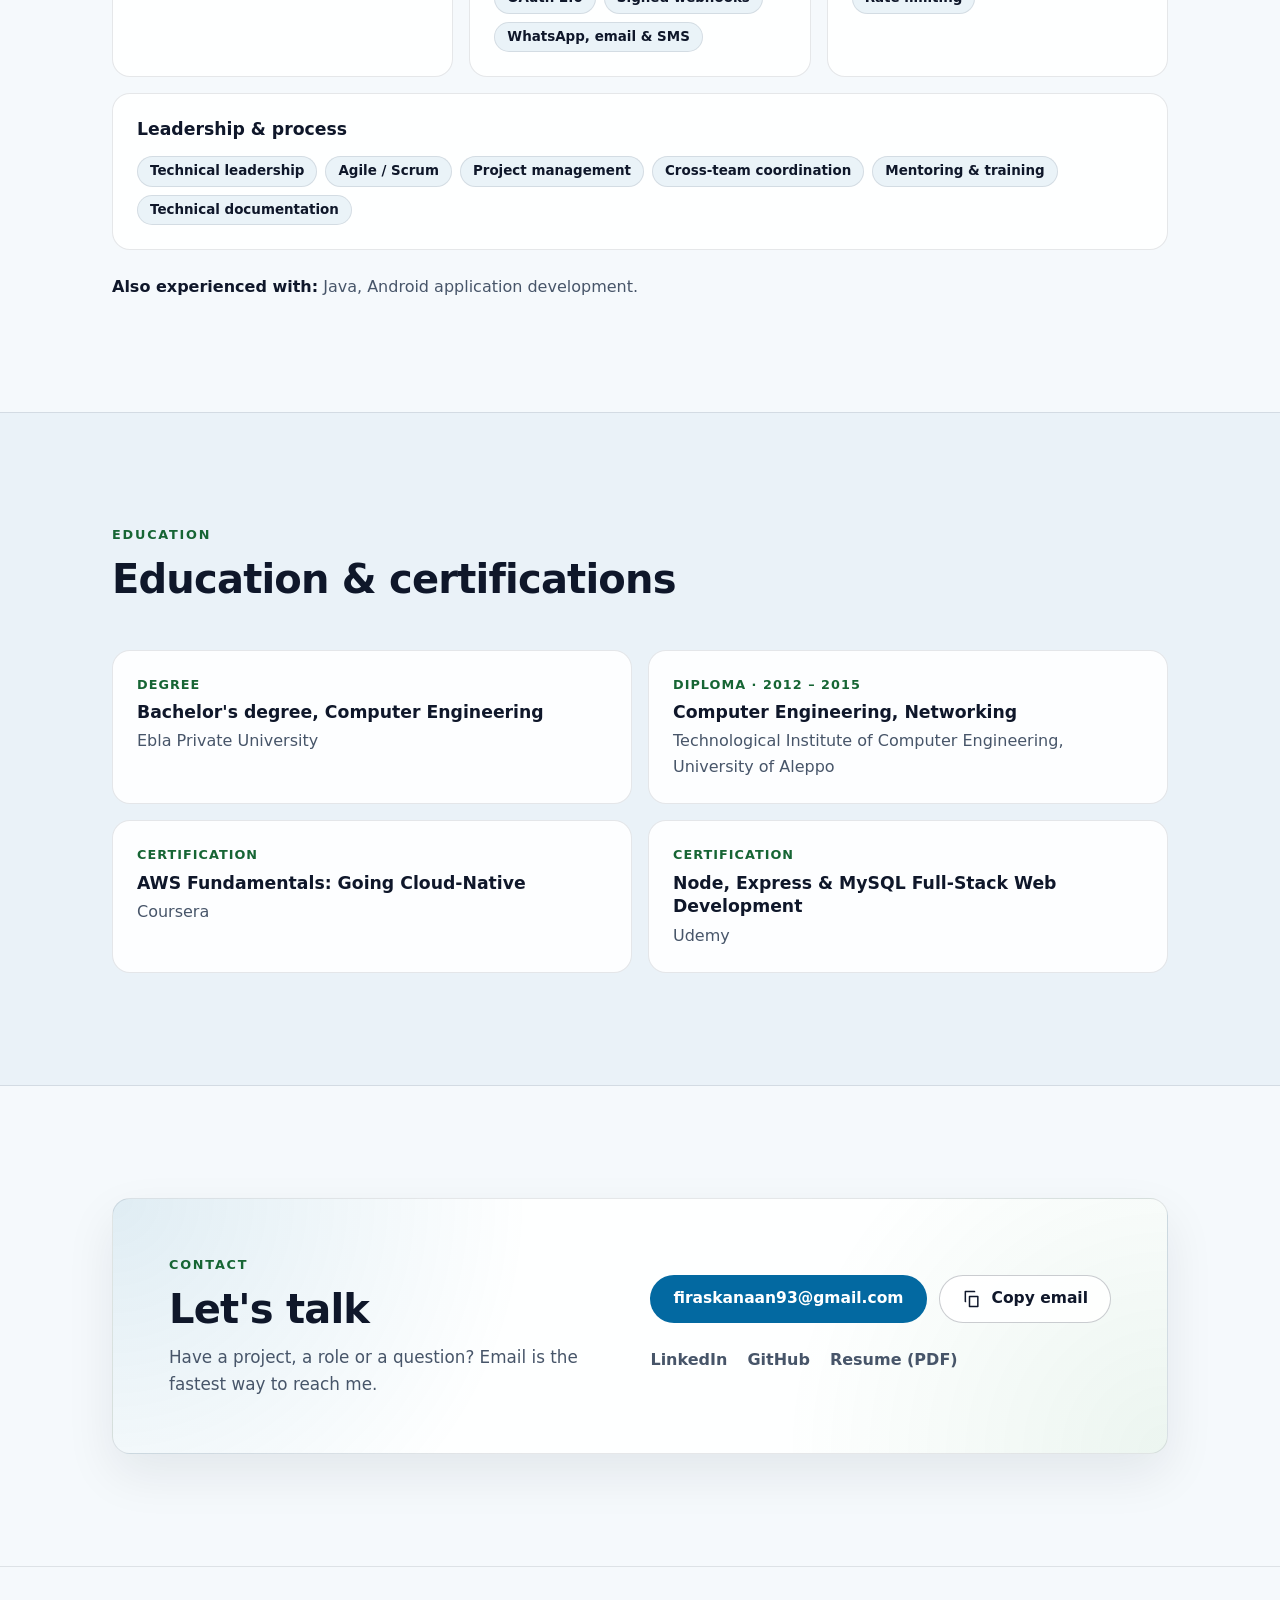
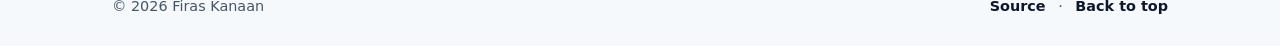
==== commit 0ed27cc6: "feat(site): redesign portfolio as a full single-page profile Replace the single centered card with a" ====
--- a/index.html
+++ b/index.html
@@ -1,6 +1,23 @@
 <!doctype html>
-<html lang="en">
+<html lang="en" data-theme="dark">
   <head>
+    <meta charset="utf-8" />
+    <meta name="viewport" content="width=device-width, initial-scale=1" />
+    <script>
+      // Apply the saved (or system) theme before first paint to avoid a flash of the wrong theme.
+      (function () {
+        var theme = null;
+        try {
+          theme = localStorage.getItem("theme");
+        } catch (error) {}
+        if (theme !== "light" && theme !== "dark") {
+          theme = window.matchMedia("(prefers-color-scheme: light)").matches ? "light" : "dark";
+        }
+        document.documentElement.dataset.theme = theme;
+        document.documentElement.classList.add("js");
+      })();
+    </script>
+
     <!-- Google tag (gtag.js) -->
     <script async src="https://www.googletagmanager.com/gtag/js?id=G-GBJQ2YZGNW"></script>
     <script>
@@ -10,7 +27,6 @@
 
       gtag('config', 'G-GBJQ2YZGNW');
     </script>
-    <meta charset="utf-8" />
     <script type="text/javascript">
       (function(c,l,a,r,i,t,y){
           c[a]=c[a]||function(){(c[a].q=c[a].q||[]).push(arguments)};
@@ -18,94 +34,592 @@
           y=l.getElementsByTagName(r)[0];y.parentNode.insertBefore(t,y);
       })(window, document, "clarity", "script", "wr7h7gpmpb");
     </script>
-    <meta name="viewport" content="width=device-width, initial-scale=1" />
+
+    <title>Firas Kanaan | Senior Full Stack Developer</title>
+    <meta
+      name="description"
+      content="Senior full stack developer with 8+ years building multi-tenant SaaS, API integrations and real-time systems with Laravel, Node.js, TypeScript and Vue.js."
+    />
     <meta name="author" content="Firas Kanaan" />
-    <meta name="keywords" content="Firas Kanaan, firaskanaan93, senior full stack developer, Laravel, Vue.js, Node.js, software engineer" />
-    <meta name="description" content="Senior Full Stack Developer specializing in Laravel, Node.js, Vue.js, SaaS platforms, APIs, real-time systems, and production infrastructure." />
+    <meta
+      name="keywords"
+      content="Firas Kanaan, firaskanaan93, senior full stack developer, senior software engineer, Laravel, Node.js, TypeScript, Vue.js, SaaS, real-time systems"
+    />
+    <link rel="canonical" href="https://firaskanaan93.github.io/" />
+
+    <meta property="og:type" content="profile" />
+    <meta property="og:site_name" content="Firas Kanaan" />
     <meta property="og:title" content="Firas Kanaan | Senior Full Stack Developer" />
-    <meta property="og:description" content="Laravel, Node.js, Vue.js, SaaS, real-time systems, APIs, Docker, and CI/CD." />
-    <meta property="og:type" content="website" />
+    <meta
+      property="og:description"
+      content="Multi-tenant SaaS, API integrations and real-time systems with Laravel, Node.js, TypeScript, Vue.js, Docker and CI/CD."
+    />
     <meta property="og:url" content="https://firaskanaan93.github.io/" />
-    <meta property="og:site_name" content="Firas Kanaan | Senior Full Stack Developer" />
-    <meta name="theme-color" content="#0b1220" />
-    <link rel="canonical" href="https://firaskanaan93.github.io/" />
+    <meta property="og:image" content="https://firaskanaan93.github.io/assets/og-image.jpg" />
+    <meta property="og:image:width" content="1200" />
+    <meta property="og:image:height" content="630" />
+    <meta property="og:image:alt" content="Firas Kanaan, Senior Full Stack Developer" />
+    <meta property="profile:first_name" content="Firas" />
+    <meta property="profile:last_name" content="Kanaan" />
+    <meta name="twitter:card" content="summary_large_image" />
+    <meta name="twitter:title" content="Firas Kanaan | Senior Full Stack Developer" />
+    <meta
+      name="twitter:description"
+      content="Multi-tenant SaaS, API integrations and real-time systems with Laravel, Node.js, TypeScript and Vue.js."
+    />
+    <meta name="twitter:image" content="https://firaskanaan93.github.io/assets/og-image.jpg" />
+
+    <meta name="theme-color" content="#07111f" />
     <link rel="icon" href="/favicon.svg" type="image/svg+xml" />
-    <link rel="apple-touch-icon" href="/favicon.svg" />
+    <link rel="apple-touch-icon" href="/assets/icons/apple-touch-icon.png" />
     <link rel="manifest" href="/manifest.webmanifest" />
     <link rel="stylesheet" href="/styles.css" />
-    <title>Firas Kanaan | Senior Full Stack Developer</title>
+
+    <script type="application/ld+json">
+      {
+        "@context": "https://schema.org",
+        "@type": "Person",
+        "name": "Firas Kanaan",
+        "url": "https://firaskanaan93.github.io/",
+        "image": "https://firaskanaan93.github.io/assets/og-image.jpg",
+        "jobTitle": "Senior Full Stack Developer",
+        "email": "mailto:firaskanaan93@gmail.com",
+        "worksFor": { "@type": "Organization", "name": "String" },
+        "alumniOf": [
+          { "@type": "CollegeOrUniversity", "name": "Ebla Private University" },
+          { "@type": "CollegeOrUniversity", "name": "University of Aleppo" }
+        ],
+        "knowsAbout": [
+          "Laravel",
+          "PHP",
+          "Node.js",
+          "TypeScript",
+          "Vue.js",
+          "Redis",
+          "MySQL",
+          "PostgreSQL",
+          "Docker",
+          "CI/CD",
+          "Socket.io",
+          "Multi-tenant SaaS",
+          "API integrations"
+        ],
+        "sameAs": ["https://github.com/firaskanaan93", "https://www.linkedin.com/in/firaskanaan1/"]
+      }
+    </script>
   </head>
   <body>
-    <canvas id="particles" aria-hidden="true"></canvas>
-
-    <main class="app" aria-labelledby="profile-name">
-      <button class="theme-toggle" type="button" aria-label="Toggle theme" title="Toggle theme">
-        <span class="theme-toggle__icon" aria-hidden="true"></span>
-      </button>
-
-      <section class="profile" aria-label="Profile">
-        <p class="eyebrow">Backend | Frontend | Infrastructure</p>
-        <h1 id="profile-name">Firas Kanaan</h1>
-        <p class="title">Senior Full Stack Developer</p>
-        <p class="summary">
-          I build scalable SaaS platforms, APIs, dashboards, integrations, and real-time systems with Laravel, Node.js,
-          Vue.js, Redis, Docker, and production-ready delivery practices.
+    <a class="skip-link" href="#main">Skip to content</a>
+
+    <header class="site-header">
+      <div class="container site-header__inner">
+        <a class="brand" href="#top" aria-label="Firas Kanaan, back to top">
+          <img class="brand__mark" src="/favicon.svg" alt="" width="36" height="36" />
+          <span class="brand__name">Firas Kanaan</span>
+        </a>
+
+        <nav class="site-nav" id="site-nav" aria-label="Primary">
+          <ul>
+            <li><a href="#about">About</a></li>
+            <li><a href="#experience">Experience</a></li>
+            <li><a href="#skills">Skills</a></li>
+            <li><a href="#education">Education</a></li>
+            <li><a href="#contact">Contact</a></li>
+          </ul>
+        </nav>
+
+        <div class="site-header__actions">
+          <button class="icon-button" type="button" data-theme-toggle aria-label="Toggle color theme">
+            <svg class="icon icon--sun" aria-hidden="true" viewBox="0 0 24 24">
+              <path d="M12 7a5 5 0 1 0 0 10 5 5 0 0 0 0-10Zm0-5a1 1 0 0 1 1 1v1.5a1 1 0 1 1-2 0V3a1 1 0 0 1 1-1Zm0 17.5a1 1 0 0 1 1 1V21a1 1 0 1 1-2 0v-.5a1 1 0 0 1 1-1ZM4.22 4.22a1 1 0 0 1 1.42 0l1.06 1.06a1 1 0 0 1-1.42 1.42L4.22 5.64a1 1 0 0 1 0-1.42Zm13.08 13.08a1 1 0 0 1 1.42 0l1.06 1.06a1 1 0 0 1-1.42 1.42l-1.06-1.06a1 1 0 0 1 0-1.42ZM2 12a1 1 0 0 1 1-1h1.5a1 1 0 1 1 0 2H3a1 1 0 0 1-1-1Zm17.5 0a1 1 0 0 1 1-1H21a1 1 0 1 1 0 2h-.5a1 1 0 0 1-1-1ZM6.7 17.3a1 1 0 0 1 0 1.42l-1.06 1.06a1 1 0 0 1-1.42-1.42l1.06-1.06a1 1 0 0 1 1.42 0ZM19.78 4.22a1 1 0 0 1 0 1.42L18.72 6.7a1 1 0 1 1-1.42-1.42l1.06-1.06a1 1 0 0 1 1.42 0Z" />
+            </svg>
+            <svg class="icon icon--moon" aria-hidden="true" viewBox="0 0 24 24">
+              <path d="M21 14.3A8.5 8.5 0 0 1 9.7 3a.75.75 0 0 0-.97-.93A10 10 0 1 0 21.93 15.27a.75.75 0 0 0-.93-.97Z" />
+            </svg>
+          </button>
+          <a class="button button--small button--ghost header-resume" href="/assets/Firas_Kanaan_CV.pdf" target="_blank" rel="noopener">
+            Resume
+          </a>
+          <button
+            class="icon-button menu-toggle"
+            type="button"
+            data-menu-toggle
+            aria-controls="site-nav"
+            aria-expanded="false"
+            aria-label="Open menu"
+          >
+            <svg class="icon" aria-hidden="true" viewBox="0 0 24 24">
+              <path d="M4 7h16M4 12h16M4 17h16" fill="none" stroke="currentColor" stroke-width="2" stroke-linecap="round" />
+            </svg>
+          </button>
+        </div>
+      </div>
+    </header>
+
+    <main id="main">
+      <section class="hero" id="top" aria-labelledby="hero-title">
+        <canvas class="hero__canvas" data-particles aria-hidden="true"></canvas>
+
+        <div class="container hero__inner">
+          <div class="hero__content">
+            <p class="status">
+              <span class="status__dot" aria-hidden="true"></span>
+              Senior Software Engineer at String
+            </p>
+            <h1 id="hero-title">Firas Kanaan</h1>
+            <p class="hero__role">Senior Full Stack Developer</p>
+            <p class="hero__lead">
+              I design and build multi-tenant SaaS platforms, third-party API integrations and real-time systems with
+              Laravel, Node.js, TypeScript and Vue.js&nbsp;&mdash; and I own the path to production with Docker, CI/CD
+              and monitoring.
+            </p>
+
+            <div class="hero__actions">
+              <a class="button button--primary" href="mailto:firaskanaan93@gmail.com">
+                <svg class="icon" aria-hidden="true" viewBox="0 0 24 24">
+                  <path d="M2.25 6.75A2.25 2.25 0 0 1 4.5 4.5h15a2.25 2.25 0 0 1 2.25 2.25v10.5a2.25 2.25 0 0 1-2.25 2.25h-15a2.25 2.25 0 0 1-2.25-2.25V6.75Zm2.7-.75 7.05 5.29L19.05 6H4.95Zm15.3 1.5-7.58 5.68a1.13 1.13 0 0 1-1.34 0L3.75 7.5v9.75c0 .41.34.75.75.75h15a.75.75 0 0 0 .75-.75V7.5Z" />
+                </svg>
+                Get in touch
+              </a>
+              <a class="button button--ghost" href="/assets/Firas_Kanaan_CV.pdf" target="_blank" rel="noopener">
+                <svg class="icon" aria-hidden="true" viewBox="0 0 24 24">
+                  <path d="M6 2.25A2.25 2.25 0 0 0 3.75 4.5v15A2.25 2.25 0 0 0 6 21.75h12a2.25 2.25 0 0 0 2.25-2.25V8.56a2.25 2.25 0 0 0-.66-1.59l-4.56-4.56a2.25 2.25 0 0 0-1.59-.66H6Zm7.5 1.69 4.56 4.56H13.5V3.94ZM8 12.25h8v1.5H8v-1.5Zm0 3h8v1.5H8v-1.5Zm0-6h4v1.5H8v-1.5Z" />
+                </svg>
+                View resume
+                <span class="visually-hidden">(PDF, opens in a new tab)</span>
+              </a>
+            </div>
+
+            <ul class="social">
+              <li>
+                <a class="social__link" href="https://github.com/firaskanaan93" target="_blank" rel="noopener">
+                  <svg class="icon" aria-hidden="true" viewBox="0 0 24 24">
+                    <path d="M12 .5a12 12 0 0 0-3.79 23.39c.6.11.82-.26.82-.58v-2.04c-3.34.73-4.04-1.42-4.04-1.42-.55-1.39-1.34-1.76-1.34-1.76-1.09-.75.08-.73.08-.73 1.2.08 1.84 1.24 1.84 1.24 1.08 1.84 2.82 1.31 3.51 1 .11-.78.42-1.31.76-1.61-2.66-.3-5.46-1.33-5.46-5.93 0-1.31.47-2.38 1.24-3.22-.12-.31-.54-1.53.12-3.18 0 0 1.01-.32 3.3 1.23a11.5 11.5 0 0 1 6.01 0c2.29-1.55 3.3-1.23 3.3-1.23.66 1.65.24 2.87.12 3.18.77.84 1.23 1.91 1.23 3.22 0 4.61-2.8 5.62-5.47 5.92.43.37.81 1.1.81 2.22v3.29c0 .32.22.69.82.57A12 12 0 0 0 12 .5Z" />
+                  </svg>
+                  GitHub
+                </a>
+              </li>
+              <li>
+                <a class="social__link" href="https://www.linkedin.com/in/firaskanaan1/" target="_blank" rel="noopener">
+                  <svg class="icon" aria-hidden="true" viewBox="0 0 24 24">
+                    <path d="M20.45 20.45h-3.56v-5.57c0-1.33-.02-3.04-1.85-3.04-1.86 0-2.14 1.45-2.14 2.94v5.67H9.34V8.98h3.42v1.57h.05a3.75 3.75 0 0 1 3.38-1.86c3.61 0 4.28 2.38 4.28 5.47v6.29h-.02ZM5.32 7.42a2.06 2.06 0 1 1 0-4.12 2.06 2.06 0 0 1 0 4.12Zm1.78 13.03H3.54V8.98H7.1v11.47ZM22.23 0H1.77C.79 0 0 .77 0 1.72v20.56C0 23.23.79 24 1.77 24h20.46c.98 0 1.77-.77 1.77-1.72V1.72C24 .77 23.21 0 22.23 0Z" />
+                  </svg>
+                  LinkedIn
+                </a>
+              </li>
+            </ul>
+          </div>
+
+          <aside class="glance" aria-labelledby="glance-title">
+            <h2 class="glance__title" id="glance-title">At a glance</h2>
+            <dl class="glance__list">
+              <div>
+                <dt>Experience</dt>
+                <dd>8+ years in full-stack web development</dd>
+              </div>
+              <div>
+                <dt>Focus</dt>
+                <dd>SaaS platforms, API integrations, real-time systems</dd>
+              </div>
+              <div>
+                <dt>Core stack</dt>
+                <dd>Laravel, Node.js, TypeScript, Vue.js</dd>
+              </div>
+              <div>
+                <dt>Data &amp; infra</dt>
+                <dd>MySQL, PostgreSQL, Redis, Docker, CI/CD</dd>
+              </div>
+              <div>
+                <dt>Recent teams</dt>
+                <dd>String, Dar Auction, Stallion AI</dd>
+              </div>
+            </dl>
+          </aside>
+        </div>
+      </section>
+
+      <section class="section" id="about" aria-labelledby="about-title">
+        <div class="container">
+          <div class="section__header">
+            <p class="kicker">About</p>
+            <h2 id="about-title">Full-stack engineer, from schema to production</h2>
+          </div>
+
+          <div class="about">
+            <div class="about__text">
+              <p>
+                I'm a senior full stack engineer with 8+ years of experience delivering web applications end to end:
+                data models and APIs, Vue.js front ends, background processing, deployment pipelines and production
+                monitoring.
+              </p>
+              <p>
+                At String I build a multi-tenant marketing-automation SaaS with deep social-platform integrations.
+                Before that, at Dar Auction, I took a real-time auction platform from inception to production, owning
+                the Laravel API, the Socket.io bidding layer, the Vue.js website and the delivery pipeline.
+              </p>
+              <p>
+                Alongside hands-on engineering, I've introduced agile practices to teams, coordinated delivery across
+                multiple teams, and trained computer engineering students in Java, mobile development and Laravel.
+              </p>
+            </div>
+
+            <ul class="focus-grid">
+              <li class="card focus">
+                <svg class="focus__icon" aria-hidden="true" viewBox="0 0 24 24">
+                  <path d="M4 5h16v4H4zM4 11h7v8H4zM13 11h7v8h-7z" fill="none" stroke="currentColor" stroke-width="1.8" stroke-linejoin="round" />
+                </svg>
+                <h3>SaaS platforms</h3>
+                <p>Multi-tenant architecture with tenant isolation, RBAC, tenant-aware queues, usage metering and per-tenant billing.</p>
+              </li>
+              <li class="card focus">
+                <svg class="focus__icon" aria-hidden="true" viewBox="0 0 24 24">
+                  <path d="M8 7 3 12l5 5M16 7l5 5-5 5M13.5 4l-3 16" fill="none" stroke="currentColor" stroke-width="1.8" stroke-linecap="round" stroke-linejoin="round" />
+                </svg>
+                <h3>API integrations</h3>
+                <p>Meta Graph, TikTok Business and Snapchat Marketing APIs with OAuth 2.0, token rotation, rate limits and signed webhooks.</p>
+              </li>
+              <li class="card focus">
+                <svg class="focus__icon" aria-hidden="true" viewBox="0 0 24 24">
+                  <path d="M13 2 4 14h7l-1 8 9-12h-7l1-8Z" fill="none" stroke="currentColor" stroke-width="1.8" stroke-linejoin="round" />
+                </svg>
+                <h3>Real-time systems</h3>
+                <p>Live bidding and instant updates with Socket.io, backed by a high-performance, secure Laravel API.</p>
+              </li>
+              <li class="card focus">
+                <svg class="focus__icon" aria-hidden="true" viewBox="0 0 24 24">
+                  <path d="M12 3 4 6v6c0 4.5 3.4 8.3 8 9 4.6-.7 8-4.5 8-9V6l-8-3Zm-3.5 9 2.5 2.5 4.5-5" fill="none" stroke="currentColor" stroke-width="1.8" stroke-linecap="round" stroke-linejoin="round" />
+                </svg>
+                <h3>Reliability &amp; delivery</h3>
+                <p>Idempotent jobs, retries and dead-letter queues, monitoring and alerting, Docker environments and CI/CD pipelines.</p>
+              </li>
+            </ul>
+          </div>
+        </div>
+      </section>
+
+      <section class="section section--alt" id="experience" aria-labelledby="experience-title">
+        <div class="container">
+          <div class="section__header">
+            <p class="kicker">Experience</p>
+            <h2 id="experience-title">Where I've worked</h2>
+          </div>
+
+          <ol class="timeline">
+            <li class="timeline__item">
+              <p class="timeline__date">
+                <time datetime="2025-01">Jan 2025</time> &ndash; Present
+              </p>
+              <article class="card role">
+                <header class="role__header">
+                  <h3>Senior Software Engineer <span class="role__company">&middot; String</span></h3>
+                  <p class="role__meta">Riyadh</p>
+                </header>
+                <ul class="role__points">
+                  <li>Build a multi-tenant marketing-automation SaaS for omnichannel campaigns.</li>
+                  <li>
+                    Integrated the Meta Graph, TikTok Business and Snapchat Marketing APIs, handling OAuth 2.0, token
+                    rotation, rate limits and signed webhooks.
+                  </li>
+                  <li>
+                    Delivered unified posting and analytics: a normalized post model, UTM capture, KPIs and scheduled
+                    publishing.
+                  </li>
+                  <li>Shipped cross-channel automation workflows across social, WhatsApp, email and SMS.</li>
+                  <li>Enforced tenant isolation, RBAC, tenant-aware queues, usage metering and per-tenant billing.</li>
+                  <li>
+                    Improved reliability with idempotent jobs, retries/DLQ and monitoring/alerts, scaling to high daily
+                    post volumes with low failure rates.
+                  </li>
+                  <li>Collaborated on landing-page and form builders that feed the CRM and customer journeys.</li>
+                </ul>
+                <ul class="tags">
+                  <li>Laravel</li>
+                  <li>Node.js</li>
+                  <li>TypeScript</li>
+                  <li>Vue.js</li>
+                  <li>Redis</li>
+                  <li>MySQL</li>
+                  <li>PostgreSQL</li>
+                  <li>Docker</li>
+                  <li>CI/CD</li>
+                </ul>
+              </article>
+            </li>
+
+            <li class="timeline__item">
+              <p class="timeline__date">
+                <time datetime="2022-09">Sep 2022</time> &ndash; <time datetime="2025-01">Jan 2025</time>
+              </p>
+              <article class="card role">
+                <header class="role__header">
+                  <h3>Senior Software Engineer <span class="role__company">&middot; Dar Auction</span></h3>
+                  <p class="role__meta">Dubai</p>
+                </header>
+                <ul class="role__points">
+                  <li>Took the auction platform from inception to a fully operational product, providing technical leadership throughout.</li>
+                  <li>Designed and built a real-time auction application with Socket.io for live bidding updates.</li>
+                  <li>Developed and maintained a high-performance, scalable and secure Laravel API powering the platform.</li>
+                  <li>Led development of the Vue.js website, working closely with designers and stakeholders.</li>
+                  <li>
+                    Owned server setup, deployments and CI/CD pipelines, and managed Docker environments for consistent,
+                    scalable releases.
+                  </li>
+                  <li>Introduced agile practices to the team: daily stand-ups, sprint planning and retrospectives.</li>
+                </ul>
+                <ul class="tags">
+                  <li>Laravel</li>
+                  <li>Vue.js</li>
+                  <li>Socket.io</li>
+                  <li>Docker</li>
+                  <li>CI/CD</li>
+                </ul>
+              </article>
+            </li>
+
+            <li class="timeline__item">
+              <p class="timeline__date">
+                <time datetime="2021-02">Feb 2021</time> &ndash; <time datetime="2022-09">Sep 2022</time>
+              </p>
+              <article class="card role">
+                <header class="role__header">
+                  <h3>Senior Software Engineer <span class="role__company">&middot; Stallion AI</span></h3>
+                  <p class="role__meta">Cairo</p>
+                </header>
+                <ul class="role__points">
+                  <li>Developed web applications for artificial-intelligence products.</li>
+                  <li>Refactored and upgraded the codebase from Laravel 5.7 to Laravel 8.</li>
+                  <li>Migrated file storage from local disk to Amazon S3.</li>
+                  <li>Recognized as the company's Hero of the Month (May 2021).</li>
+                </ul>
+                <ul class="tags">
+                  <li>Laravel</li>
+                  <li>PHP</li>
+                  <li>AWS S3</li>
+                </ul>
+              </article>
+            </li>
+
+            <li class="timeline__item">
+              <p class="timeline__date">
+                <time datetime="2020-12">Dec 2020</time> &ndash; <time datetime="2021-02">Feb 2021</time>
+              </p>
+              <article class="card role">
+                <header class="role__header">
+                  <h3>Full-stack Developer <span class="role__company">&middot; Grow Up!</span></h3>
+                  <p class="role__meta">Lebanon &middot; Freelance</p>
+                </header>
+                <ul class="role__points">
+                  <li>Built an e-commerce system from scratch under a freelance contract.</li>
+                </ul>
+              </article>
+            </li>
+
+            <li class="timeline__item">
+              <p class="timeline__date">
+                <time datetime="2018-01">Jan 2018</time> &ndash; <time datetime="2021-01">Jan 2021</time>
+              </p>
+              <article class="card role">
+                <header class="role__header">
+                  <h3>Senior Software Engineer <span class="role__company">&middot; 404Developers</span></h3>
+                  <p class="role__meta">Syria</p>
+                </header>
+                <ul class="role__points">
+                  <li>Built full-stack web and mobile applications and the APIs behind them.</li>
+                  <li>Managed complex projects end to end, coordinating planning and delivery across multiple teams.</li>
+                  <li>Delivered dashboards, reports, charts and data filtering, plus UI enhancements and debugging.</li>
+                  <li>Wrote functional and technical documentation for the applications.</li>
+                </ul>
+              </article>
+            </li>
+          </ol>
+
+          <div class="earlier">
+            <h3 class="earlier__title">Earlier</h3>
+            <ul class="earlier__list">
+              <li>
+                <p class="earlier__role">Training Specialist <span>&middot; Sanaya, Syria</span></p>
+                <p class="earlier__date"><time datetime="2017-09">Sep 2017</time> &ndash; <time datetime="2020-11">Nov 2020</time></p>
+                <p>Trained computer engineering students in Java, mobile application programming and Laravel web development, and ran project workshops.</p>
+              </li>
+              <li>
+                <p class="earlier__role">Software Engineer <span>&middot; Blue Ray Store, Syria</span></p>
+                <p class="earlier__date"><time datetime="2014-09">Sep 2014</time> &ndash; <time datetime="2017-11">Nov 2017</time></p>
+                <p>Programmed fire-protection and automation systems, and designed private networks for clients.</p>
+              </li>
+            </ul>
+          </div>
+        </div>
+      </section>
+
+      <section class="section" id="skills" aria-labelledby="skills-title">
+        <div class="container">
+          <div class="section__header">
+            <p class="kicker">Skills</p>
+            <h2 id="skills-title">Skills grounded in shipped work</h2>
+            <p class="section__intro">Grouped by how I use them day to day, based on the systems described above.</p>
+          </div>
+
+          <div class="skills-grid">
+            <section class="card skill-group" aria-labelledby="skills-backend">
+              <h3 id="skills-backend">Backend</h3>
+              <ul class="tags">
+                <li>PHP</li>
+                <li>Laravel</li>
+                <li>Node.js</li>
+                <li>TypeScript</li>
+                <li>REST APIs</li>
+                <li>Socket.io</li>
+                <li>Queues &amp; background jobs</li>
+              </ul>
+            </section>
+            <section class="card skill-group" aria-labelledby="skills-frontend">
+              <h3 id="skills-frontend">Frontend</h3>
+              <ul class="tags">
+                <li>Vue.js</li>
+                <li>Nuxt</li>
+                <li>JavaScript</li>
+                <li>TypeScript</li>
+                <li>HTML &amp; CSS</li>
+                <li>Dashboards &amp; reporting</li>
+              </ul>
+            </section>
+            <section class="card skill-group" aria-labelledby="skills-data">
+              <h3 id="skills-data">Data &amp; caching</h3>
+              <ul class="tags">
+                <li>MySQL</li>
+                <li>PostgreSQL</li>
+                <li>Redis</li>
+              </ul>
+            </section>
+            <section class="card skill-group" aria-labelledby="skills-devops">
+              <h3 id="skills-devops">DevOps &amp; cloud</h3>
+              <ul class="tags">
+                <li>Docker</li>
+                <li>CI/CD pipelines</li>
+                <li>Server setup &amp; deployment</li>
+                <li>AWS S3</li>
+                <li>Monitoring &amp; alerting</li>
+              </ul>
+            </section>
+            <section class="card skill-group" aria-labelledby="skills-integrations">
+              <h3 id="skills-integrations">Integrations</h3>
+              <ul class="tags">
+                <li>Meta Graph API</li>
+                <li>TikTok Business API</li>
+                <li>Snapchat Marketing API</li>
+                <li>OAuth 2.0</li>
+                <li>Signed webhooks</li>
+                <li>WhatsApp, email &amp; SMS</li>
+              </ul>
+            </section>
+            <section class="card skill-group" aria-labelledby="skills-architecture">
+              <h3 id="skills-architecture">Architecture</h3>
+              <ul class="tags">
+                <li>Multi-tenancy</li>
+                <li>RBAC</li>
+                <li>Idempotent jobs</li>
+                <li>Retries &amp; DLQ</li>
+                <li>Usage metering &amp; billing</li>
+                <li>Rate limiting</li>
+              </ul>
+            </section>
+            <section class="card skill-group skill-group--wide" aria-labelledby="skills-leadership">
+              <h3 id="skills-leadership">Leadership &amp; process</h3>
+              <ul class="tags">
+                <li>Technical leadership</li>
+                <li>Agile / Scrum</li>
+                <li>Project management</li>
+                <li>Cross-team coordination</li>
+                <li>Mentoring &amp; training</li>
+                <li>Technical documentation</li>
+              </ul>
+            </section>
+          </div>
+
+          <p class="skills-also"><strong>Also experienced with:</strong> Java, Android application development.</p>
+        </div>
+      </section>
+
+      <section class="section section--alt" id="education" aria-labelledby="education-title">
+        <div class="container">
+          <div class="section__header">
+            <p class="kicker">Education</p>
+            <h2 id="education-title">Education &amp; certifications</h2>
+          </div>
+
+          <div class="education-grid">
+            <article class="card credential">
+              <p class="credential__type">Degree</p>
+              <h3>Bachelor's degree, Computer Engineering</h3>
+              <p class="credential__issuer">Ebla Private University</p>
+            </article>
+            <article class="card credential">
+              <p class="credential__type">Diploma &middot; <time datetime="2012">2012</time> &ndash; <time datetime="2015">2015</time></p>
+              <h3>Computer Engineering, Networking</h3>
+              <p class="credential__issuer">Technological Institute of Computer Engineering, University of Aleppo</p>
+            </article>
+            <article class="card credential">
+              <p class="credential__type">Certification</p>
+              <h3>AWS Fundamentals: Going Cloud-Native</h3>
+              <p class="credential__issuer">Coursera</p>
+            </article>
+            <article class="card credential">
+              <p class="credential__type">Certification</p>
+              <h3>Node, Express &amp; MySQL Full-Stack Web Development</h3>
+              <p class="credential__issuer">Udemy</p>
+            </article>
+          </div>
+        </div>
+      </section>
+
+      <section class="section contact" id="contact" aria-labelledby="contact-title">
+        <div class="container">
+          <div class="card contact__panel">
+            <div class="contact__text">
+              <p class="kicker">Contact</p>
+              <h2 id="contact-title">Let's talk</h2>
+              <p>Have a project, a role or a question? Email is the fastest way to reach me.</p>
+            </div>
+
+            <div class="contact__actions">
+              <div class="email-row">
+                <a class="button button--primary" href="mailto:firaskanaan93@gmail.com">firaskanaan93@gmail.com</a>
+                <button class="button button--ghost" type="button" data-copy="firaskanaan93@gmail.com">
+                  <svg class="icon" aria-hidden="true" viewBox="0 0 24 24">
+                    <path d="M9 9h10v12H9zM5 15H4V3h11v1" fill="none" stroke="currentColor" stroke-width="1.8" stroke-linejoin="round" />
+                  </svg>
+                  <span data-copy-label>Copy email</span>
+                </button>
+              </div>
+              <p class="visually-hidden" role="status" aria-live="polite" data-copy-status></p>
+              <ul class="social">
+                <li>
+                  <a class="social__link" href="https://www.linkedin.com/in/firaskanaan1/" target="_blank" rel="noopener">LinkedIn</a>
+                </li>
+                <li>
+                  <a class="social__link" href="https://github.com/firaskanaan93" target="_blank" rel="noopener">GitHub</a>
+                </li>
+                <li>
+                  <a class="social__link" href="/assets/Firas_Kanaan_CV.pdf" target="_blank" rel="noopener">Resume (PDF)</a>
+                </li>
+              </ul>
+            </div>
+          </div>
+        </div>
+      </section>
+    </main>
+
+    <footer class="site-footer">
+      <div class="container site-footer__inner">
+        <p>&copy; <span data-year>2026</span> Firas Kanaan</p>
+        <p>
+          <a href="https://github.com/firaskanaan93/firaskanaan93.github.io" target="_blank" rel="noopener">Source</a>
+          <span class="site-footer__sep" aria-hidden="true">&middot;</span>
+          <a href="#top">Back to top</a>
         </p>
-
-        <nav class="links" aria-label="Profile links">
-          <a
-            class="link-button"
-            href="https://github.com/firaskanaan93/"
-            target="_blank"
-            rel="noreferrer"
-          >
-            <svg aria-hidden="true" viewBox="0 0 24 24">
-              <path d="M12 .5a12 12 0 0 0-3.79 23.39c.6.11.82-.26.82-.58v-2.04c-3.34.73-4.04-1.42-4.04-1.42-.55-1.39-1.34-1.76-1.34-1.76-1.09-.75.08-.73.08-.73 1.2.08 1.84 1.24 1.84 1.24 1.08 1.84 2.82 1.31 3.51 1 .11-.78.42-1.31.76-1.61-2.66-.3-5.46-1.33-5.46-5.93 0-1.31.47-2.38 1.24-3.22-.12-.31-.54-1.53.12-3.18 0 0 1.01-.32 3.3 1.23a11.5 11.5 0 0 1 6.01 0c2.29-1.55 3.3-1.23 3.3-1.23.66 1.65.24 2.87.12 3.18.77.84 1.23 1.91 1.23 3.22 0 4.61-2.8 5.62-5.47 5.92.43.37.81 1.1.81 2.22v3.29c0 .32.22.69.82.57A12 12 0 0 0 12 .5Z" />
-            </svg>
-            <span>GitHub</span>
-          </a>
-          <a
-            class="link-button"
-            href="https://www.linkedin.com/in/firaskanaan1/"
-            target="_blank"
-            rel="noreferrer"
-          >
-            <svg aria-hidden="true" viewBox="0 0 24 24">
-              <path d="M20.45 20.45h-3.56v-5.57c0-1.33-.02-3.04-1.85-3.04-1.86 0-2.14 1.45-2.14 2.94v5.67H9.34V8.98h3.42v1.57h.05a3.75 3.75 0 0 1 3.38-1.86c3.61 0 4.28 2.38 4.28 5.47v6.29h-.02ZM5.32 7.42a2.06 2.06 0 1 1 0-4.12 2.06 2.06 0 0 1 0 4.12Zm1.78 13.03H3.54V8.98H7.1v11.47ZM22.23 0H1.77C.79 0 0 .77 0 1.72v20.56C0 23.23.79 24 1.77 24h20.46c.98 0 1.77-.77 1.77-1.72V1.72C24 .77 23.21 0 22.23 0Z" />
-            </svg>
-            <span>LinkedIn</span>
-          </a>
-          <a
-            class="link-button"
-            href="/assets/Firas_Kanaan_CV.pdf"
-            target="_blank"
-            rel="noreferrer"
-          >
-            <svg aria-hidden="true" viewBox="0 0 24 24">
-              <path d="M6 2.25A2.25 2.25 0 0 0 3.75 4.5v15A2.25 2.25 0 0 0 6 21.75h12a2.25 2.25 0 0 0 2.25-2.25V8.56a2.25 2.25 0 0 0-.66-1.59l-4.56-4.56a2.25 2.25 0 0 0-1.59-.66H6Zm7.5 1.69 4.56 4.56H13.5V3.94ZM8 12.25h8v1.5H8v-1.5Zm0 3h8v1.5H8v-1.5Zm0-6h4v1.5H8v-1.5Z" />
-            </svg>
-            <span>Resume</span>
-          </a>
-          <a
-            class="link-button"
-            href="mailto:firaskanaan93@gmail.com"
-          >
-            <svg aria-hidden="true" viewBox="0 0 24 24">
-              <path d="M2.25 6.75A2.25 2.25 0 0 1 4.5 4.5h15a2.25 2.25 0 0 1 2.25 2.25v10.5a2.25 2.25 0 0 1-2.25 2.25h-15a2.25 2.25 0 0 1-2.25-2.25V6.75Zm2.7-.75 7.05 5.29L19.05 6H4.95Zm15.3 1.5-7.58 5.68a1.13 1.13 0 0 1-1.34 0L3.75 7.5v9.75c0 .41.34.75.75.75h15a.75.75 0 0 0 .75-.75V7.5Z" />
-            </svg>
-            <span>Email</span>
-          </a>
-        </nav>
-      </section>
-
-      <footer class="footer">
-        Designed and built by
-        <a href="https://firaskanaan93.github.io/" aria-label="Firas Kanaan website">Firas Kanaan</a>
-        <span aria-hidden="true">|</span>
-        <a href="https://github.com/firaskanaan93/firaskanaan93.github.io" target="_blank" rel="noreferrer">Source</a>
-      </footer>
-    </main>
-
-    <script src="/script.js"></script>
+      </div>
+    </footer>
+
+    <script src="/script.js" defer></script>
   </body>
 </html>
--- a/styles.css
+++ b/styles.css
@@ -1,259 +1,953 @@
+/* ---------- Design tokens ---------- */
+
 :root {
   color-scheme: dark;
-  --background: #07111f;
-  --surface: rgba(8, 18, 32, 0.62);
+  --bg: #07111f;
+  --bg-alt: #0a1728;
+  --surface: rgba(14, 28, 47, 0.72);
+  --surface-strong: #0e1c2f;
+  --border: rgba(148, 163, 184, 0.16);
+  --border-strong: rgba(148, 163, 184, 0.32);
   --text: #e5f3ff;
   --muted: #9fb3c8;
   --accent: #38bdf8;
-  --accent-strong: #22c55e;
-  --button-bg: rgba(15, 23, 42, 0.72);
-  --button-border: rgba(148, 163, 184, 0.28);
-  --button-hover: rgba(56, 189, 248, 0.16);
-  --shadow: rgba(0, 0, 0, 0.35);
+  --accent-soft: rgba(56, 189, 248, 0.12);
+  --on-accent: #04111d;
+  --success: #22c55e;
+  --header-bg: rgba(7, 17, 31, 0.8);
+  --shadow: 0 24px 60px rgba(0, 0, 0, 0.35);
+  --glow-1: rgba(56, 189, 248, 0.18);
+  --glow-2: rgba(34, 197, 94, 0.12);
+  /* RGB triplet read by script.js for the hero particles. */
+  --particle: 125, 211, 252;
+
+  --radius: 18px;
+  --radius-small: 10px;
+  --container: 1120px;
+  --gutter: clamp(16px, 4vw, 32px);
+  --header-height: 68px;
+  --font-sans: Inter, ui-sans-serif, system-ui, -apple-system, BlinkMacSystemFont, "Segoe UI", Roboto, "Helvetica Neue", Arial, sans-serif;
 }
 
 :root[data-theme="light"] {
   color-scheme: light;
-  --background: #edf7fb;
-  --surface: rgba(255, 255, 255, 0.74);
+  --bg: #f5f9fc;
+  --bg-alt: #eaf2f8;
+  --surface: rgba(255, 255, 255, 0.88);
+  --surface-strong: #ffffff;
+  --border: rgba(15, 23, 42, 0.1);
+  --border-strong: rgba(15, 23, 42, 0.22);
   --text: #0f172a;
   --muted: #475569;
   --accent: #0369a1;
-  --accent-strong: #15803d;
-  --button-bg: rgba(255, 255, 255, 0.78);
-  --button-border: rgba(15, 23, 42, 0.14);
-  --button-hover: rgba(3, 105, 161, 0.1);
-  --shadow: rgba(15, 23, 42, 0.12);
-}
-
-* {
+  --accent-soft: rgba(3, 105, 161, 0.08);
+  --on-accent: #ffffff;
+  --success: #166534;
+  --header-bg: rgba(245, 249, 252, 0.85);
+  --shadow: 0 20px 50px rgba(15, 23, 42, 0.08);
+  --glow-1: rgba(3, 105, 161, 0.12);
+  --glow-2: rgba(21, 128, 61, 0.08);
+  --particle: 3, 105, 161;
+}
+
+/* ---------- Base ---------- */
+
+*,
+*::before,
+*::after {
   box-sizing: border-box;
 }
 
 html {
-  min-height: 100%;
-  overflow: hidden;
-  font-family: Inter, ui-sans-serif, system-ui, -apple-system, BlinkMacSystemFont, "Segoe UI", sans-serif;
+  font-family: var(--font-sans);
   font-size: 16px;
-  background: var(--background);
+  background: var(--bg);
+  -webkit-text-size-adjust: 100%;
+  text-size-adjust: 100%;
 }
 
 body {
   min-height: 100vh;
   margin: 0;
   color: var(--text);
-  background:
-    radial-gradient(circle at 18% 18%, rgba(56, 189, 248, 0.2), transparent 30rem),
-    radial-gradient(circle at 82% 78%, rgba(34, 197, 94, 0.16), transparent 30rem),
-    var(--background);
+  background: var(--bg);
+  line-height: 1.6;
   -webkit-font-smoothing: antialiased;
-  transition: color 240ms ease, background 240ms ease;
+  transition: color 200ms ease, background-color 200ms ease;
+}
+
+h1,
+h2,
+h3,
+p,
+ul,
+ol,
+dl,
+dd {
+  margin: 0;
+}
+
+ul,
+ol {
+  padding: 0;
+  list-style: none;
 }
 
 a {
   color: inherit;
 }
 
-#particles {
-  position: fixed;
-  inset: 0;
-  width: 100vw;
-  height: 100vh;
-  z-index: 0;
-}
-
-.app {
-  position: relative;
-  z-index: 1;
-  display: flex;
-  min-height: 100vh;
-  width: 100vw;
-  flex-direction: column;
-  align-items: center;
-  justify-content: center;
-  padding: 32px 20px;
-  text-align: center;
-}
-
-.theme-toggle {
-  position: fixed;
-  top: 24px;
-  right: 24px;
-  display: inline-flex;
-  width: 48px;
-  height: 48px;
-  align-items: center;
-  justify-content: center;
-  border: 1px solid var(--button-border);
-  border-radius: 999px;
-  color: var(--text);
-  background: var(--button-bg);
-  box-shadow: 0 16px 40px var(--shadow);
-  cursor: pointer;
-  backdrop-filter: blur(16px);
-  transition: transform 180ms ease, border-color 180ms ease, background 180ms ease;
-}
-
-.theme-toggle:hover {
-  transform: translateY(-2px);
-  border-color: var(--accent);
-  background: var(--button-hover);
-}
-
-.theme-toggle__icon {
+:focus-visible {
+  outline: 2px solid var(--accent);
+  outline-offset: 3px;
+}
+
+::selection {
+  color: var(--on-accent);
+  background: var(--accent);
+}
+
+[id] {
+  scroll-margin-top: calc(var(--header-height) + 16px);
+}
+
+.container {
+  width: min(var(--container), 100%);
+  margin-inline: auto;
+  padding-inline: var(--gutter);
+}
+
+.visually-hidden {
+  position: absolute !important;
+  width: 1px;
+  height: 1px;
+  overflow: hidden;
+  clip: rect(0 0 0 0);
+  clip-path: inset(50%);
+  white-space: nowrap;
+}
+
+.skip-link {
+  position: absolute;
+  top: 12px;
+  left: 12px;
+  z-index: 100;
+  padding: 10px 16px;
+  border-radius: var(--radius-small);
+  color: var(--on-accent);
+  background: var(--accent);
+  font-weight: 700;
+  text-decoration: none;
+  transform: translateY(-200%);
+}
+
+.skip-link:focus {
+  transform: none;
+}
+
+.icon {
   width: 20px;
   height: 20px;
-  border-radius: 999px;
-  background: currentColor;
-  box-shadow: 9px -7px 0 -4px var(--button-bg);
-}
-
-:root[data-theme="light"] .theme-toggle__icon {
-  background: transparent;
-  border: 2px solid currentColor;
-  box-shadow: inset 0 0 0 3px currentColor;
-}
-
-.profile {
-  width: min(760px, 100%);
-  padding: 44px 24px 36px;
-  border: 1px solid rgba(148, 163, 184, 0.18);
-  border-radius: 28px;
-  background: linear-gradient(145deg, var(--surface), rgba(15, 23, 42, 0.28));
-  box-shadow: 0 24px 70px var(--shadow);
-  backdrop-filter: blur(18px);
-}
-
-.eyebrow {
-  margin: 0 0 18px;
-  color: var(--accent-strong);
-  font-size: 0.8rem;
-  font-weight: 700;
-  letter-spacing: 0.14em;
-  text-transform: uppercase;
-}
-
-h1 {
-  margin: 0;
-  color: var(--text);
-  font-size: clamp(3rem, 8vw, 6.5rem);
-  line-height: 0.92;
-  font-weight: 850;
-  letter-spacing: 0;
-}
-
-.title {
-  margin: 18px 0 0;
-  color: var(--accent);
-  font-size: clamp(1.25rem, 4vw, 2rem);
-  font-weight: 750;
-}
-
-.summary {
-  max-width: 660px;
-  margin: 20px auto 0;
-  color: var(--muted);
-  font-size: clamp(1rem, 2.4vw, 1.14rem);
-  line-height: 1.7;
-}
-
-.links {
-  display: grid;
-  grid-template-columns: repeat(4, minmax(0, 1fr));
-  gap: 14px;
-  margin-top: 34px;
-}
-
-.link-button {
+  flex: 0 0 20px;
+  fill: currentColor;
+}
+
+/* ---------- Buttons ---------- */
+
+.button {
   display: inline-flex;
   min-height: 48px;
   align-items: center;
   justify-content: center;
-  gap: 9px;
-  padding: 12px 14px;
-  border: 1px solid var(--button-border);
+  gap: 10px;
+  padding: 12px 22px;
+  border: 1px solid transparent;
+  border-radius: 999px;
+  font: inherit;
+  font-size: 0.97rem;
+  font-weight: 700;
+  line-height: 1.2;
+  text-decoration: none;
+  cursor: pointer;
+  transition: transform 160ms ease, background-color 160ms ease, border-color 160ms ease, color 160ms ease;
+}
+
+.button:hover {
+  transform: translateY(-1px);
+}
+
+.button--primary {
+  color: var(--on-accent);
+  background: var(--accent);
+}
+
+.button--primary:hover {
+  background: color-mix(in srgb, var(--accent) 88%, var(--text));
+}
+
+.button--ghost {
+  border-color: var(--border-strong);
+  color: var(--text);
+  background: var(--surface);
+}
+
+.button--ghost:hover {
+  border-color: var(--accent);
+  background: var(--accent-soft);
+}
+
+.button--small {
+  min-height: 40px;
+  padding: 8px 16px;
+  font-size: 0.9rem;
+}
+
+.icon-button {
+  display: inline-flex;
+  width: 42px;
+  height: 42px;
+  align-items: center;
+  justify-content: center;
+  padding: 0;
+  border: 1px solid var(--border-strong);
   border-radius: 999px;
   color: var(--text);
-  background: var(--button-bg);
-  font-size: 0.96rem;
+  background: var(--surface);
+  cursor: pointer;
+  transition: border-color 160ms ease, background-color 160ms ease;
+}
+
+.icon-button:hover {
+  border-color: var(--accent);
+  background: var(--accent-soft);
+}
+
+/* Show the icon for the theme the button switches to. */
+:root[data-theme="dark"] .icon--moon,
+:root[data-theme="light"] .icon--sun {
+  display: none;
+}
+
+/* ---------- Header ---------- */
+
+.site-header {
+  position: sticky;
+  top: 0;
+  z-index: 50;
+  border-bottom: 1px solid var(--border);
+  background: var(--header-bg);
+  backdrop-filter: saturate(160%) blur(14px);
+  -webkit-backdrop-filter: saturate(160%) blur(14px);
+}
+
+.site-header__inner {
+  display: flex;
+  min-height: var(--header-height);
+  align-items: center;
+  gap: 24px;
+}
+
+.brand {
+  display: inline-flex;
+  align-items: center;
+  gap: 10px;
+  margin-right: auto;
+  font-weight: 800;
+  text-decoration: none;
+}
+
+.brand__mark {
+  display: block;
+  width: 36px;
+  height: 36px;
+  border-radius: 10px;
+  box-shadow: 0 0 0 1px var(--border-strong);
+}
+
+.site-nav ul {
+  display: flex;
+  gap: 4px;
+}
+
+.site-nav a {
+  display: block;
+  padding: 8px 12px;
+  border-radius: 999px;
+  color: var(--muted);
+  font-size: 0.93rem;
+  font-weight: 600;
+  text-decoration: none;
+  transition: color 160ms ease, background-color 160ms ease;
+}
+
+.site-nav a:hover,
+.site-nav a.is-active {
+  color: var(--text);
+  background: var(--accent-soft);
+}
+
+.site-header__actions {
+  display: flex;
+  align-items: center;
+  gap: 10px;
+}
+
+.menu-toggle {
+  display: none;
+}
+
+/* ---------- Hero ---------- */
+
+.hero {
+  position: relative;
+  display: flex;
+  min-height: min(820px, calc(100svh - var(--header-height)));
+  align-items: center;
+  overflow: hidden;
+  padding-block: clamp(56px, 10vw, 104px);
+  background:
+    radial-gradient(circle at 12% 20%, var(--glow-1), transparent 32rem),
+    radial-gradient(circle at 88% 85%, var(--glow-2), transparent 30rem);
+}
+
+.hero__canvas {
+  position: absolute;
+  inset: 0;
+  width: 100%;
+  height: 100%;
+  pointer-events: none;
+}
+
+.hero__inner {
+  position: relative;
+  display: grid;
+  grid-template-columns: minmax(0, 1.45fr) minmax(0, 1fr);
+  align-items: center;
+  gap: clamp(32px, 6vw, 72px);
+}
+
+.status {
+  display: inline-flex;
+  align-items: center;
+  gap: 10px;
+  margin-bottom: 22px;
+  padding: 6px 14px 6px 12px;
+  border: 1px solid var(--border-strong);
+  border-radius: 999px;
+  color: var(--muted);
+  background: var(--surface);
+  font-size: 0.88rem;
+  font-weight: 600;
+}
+
+.status__dot {
+  width: 8px;
+  height: 8px;
+  border-radius: 50%;
+  background: var(--success);
+  box-shadow: 0 0 0 4px color-mix(in srgb, var(--success) 22%, transparent);
+}
+
+h1 {
+  font-size: clamp(2.75rem, 7vw, 5rem);
+  font-weight: 850;
+  line-height: 1;
+  letter-spacing: -0.03em;
+}
+
+.hero__role {
+  margin-top: 14px;
+  color: var(--accent);
+  font-size: clamp(1.25rem, 2.6vw, 1.7rem);
   font-weight: 750;
+  letter-spacing: -0.01em;
+}
+
+.hero__lead {
+  max-width: 600px;
+  margin-top: 20px;
+  color: var(--muted);
+  font-size: clamp(1.02rem, 1.6vw, 1.14rem);
+  line-height: 1.7;
+}
+
+.hero__actions {
+  display: flex;
+  flex-wrap: wrap;
+  gap: 12px;
+  margin-top: 32px;
+}
+
+.social {
+  display: flex;
+  flex-wrap: wrap;
+  gap: 6px 20px;
+  margin-top: 24px;
+}
+
+.social__link {
+  display: inline-flex;
+  align-items: center;
+  gap: 8px;
+  padding-block: 6px;
+  color: var(--muted);
+  font-weight: 600;
   text-decoration: none;
-  transition: transform 180ms ease, border-color 180ms ease, background 180ms ease;
-}
-
-.link-button:hover,
-.link-button:focus-visible {
+  transition: color 160ms ease;
+}
+
+.social__link:hover {
+  color: var(--accent);
+}
+
+.social__link .icon {
+  width: 18px;
+  height: 18px;
+  flex-basis: 18px;
+}
+
+.glance {
+  padding: 28px;
+  border: 1px solid var(--border);
+  border-radius: var(--radius);
+  background: var(--surface);
+  box-shadow: var(--shadow);
+  backdrop-filter: blur(12px);
+  -webkit-backdrop-filter: blur(12px);
+}
+
+.glance__title {
+  margin-bottom: 16px;
+  color: var(--muted);
+  font-size: 0.78rem;
+  font-weight: 700;
+  letter-spacing: 0.14em;
+  text-transform: uppercase;
+}
+
+.glance__list > div {
+  padding-block: 14px;
+  border-top: 1px solid var(--border);
+}
+
+.glance__list dt {
+  color: var(--muted);
+  font-size: 0.85rem;
+  font-weight: 600;
+}
+
+.glance__list dd {
+  margin-top: 2px;
+  font-weight: 650;
+}
+
+/* ---------- Sections ---------- */
+
+.section {
+  padding-block: clamp(64px, 9vw, 112px);
+}
+
+.section--alt {
+  border-block: 1px solid var(--border);
+  background: var(--bg-alt);
+}
+
+.section__header {
+  max-width: 680px;
+  margin-bottom: clamp(32px, 5vw, 48px);
+}
+
+.kicker {
+  margin-bottom: 10px;
+  color: var(--success);
+  font-size: 0.8rem;
+  font-weight: 750;
+  letter-spacing: 0.14em;
+  text-transform: uppercase;
+}
+
+h2 {
+  font-size: clamp(1.8rem, 3.6vw, 2.5rem);
+  font-weight: 800;
+  line-height: 1.15;
+  letter-spacing: -0.02em;
+}
+
+h3 {
+  font-size: 1.08rem;
+  font-weight: 750;
+  line-height: 1.35;
+}
+
+.section__intro {
+  margin-top: 12px;
+  color: var(--muted);
+}
+
+.card {
+  border: 1px solid var(--border);
+  border-radius: var(--radius);
+  background: var(--surface);
+}
+
+/* ---------- About ---------- */
+
+.about {
+  display: grid;
+  grid-template-columns: minmax(0, 1fr) minmax(0, 1.15fr);
+  align-items: start;
+  gap: clamp(32px, 5vw, 64px);
+}
+
+.about__text {
+  display: grid;
+  gap: 18px;
+  color: var(--muted);
+  font-size: 1.05rem;
+  line-height: 1.75;
+}
+
+.focus-grid {
+  display: grid;
+  grid-template-columns: repeat(2, minmax(0, 1fr));
+  gap: 16px;
+}
+
+.focus {
+  padding: 24px;
+  transition: border-color 160ms ease, transform 160ms ease;
+}
+
+.focus:hover {
+  border-color: var(--border-strong);
   transform: translateY(-2px);
-  border-color: var(--accent);
-  background: var(--button-hover);
-  outline: none;
-}
-
-.link-button svg {
-  width: 19px;
-  height: 19px;
-  flex: 0 0 19px;
-  fill: currentColor;
-}
-
-.footer {
-  position: fixed;
-  right: 20px;
-  bottom: 18px;
-  left: 20px;
+}
+
+.focus__icon {
+  width: 40px;
+  height: 40px;
+  margin-bottom: 16px;
+  padding: 8px;
+  border-radius: var(--radius-small);
+  color: var(--accent);
+  background: var(--accent-soft);
+}
+
+.focus p {
+  margin-top: 8px;
+  color: var(--muted);
+  font-size: 0.95rem;
+}
+
+/* ---------- Experience ---------- */
+
+.timeline {
+  position: relative;
+  display: grid;
+  gap: 20px;
+}
+
+.timeline__item {
+  position: relative;
+  display: grid;
+  grid-template-columns: 180px minmax(0, 1fr);
+  gap: 32px;
+}
+
+/* Vertical rail and dots between the date column and the cards. */
+.timeline::before {
+  position: absolute;
+  top: 8px;
+  bottom: 8px;
+  left: 196px;
+  width: 1px;
+  background: var(--border-strong);
+  content: "";
+}
+
+.timeline__item::before {
+  position: absolute;
+  top: 30px;
+  left: 191px;
+  width: 11px;
+  height: 11px;
+  border: 2px solid var(--accent);
+  border-radius: 50%;
+  background: var(--bg-alt);
+  content: "";
+}
+
+.timeline__item:first-child::before {
+  background: var(--accent);
+}
+
+.timeline__date {
+  padding-top: 24px;
+  color: var(--muted);
+  font-size: 0.92rem;
+  font-weight: 600;
+  text-align: right;
+  font-variant-numeric: tabular-nums;
+}
+
+.role {
+  padding: 24px 28px;
+}
+
+.role__header {
+  display: flex;
+  flex-wrap: wrap;
+  align-items: baseline;
+  justify-content: space-between;
+  gap: 4px 16px;
+}
+
+.role__company {
+  color: var(--accent);
+}
+
+.role__meta {
   color: var(--muted);
   font-size: 0.9rem;
 }
 
-.footer a {
+.role__points {
+  display: grid;
+  gap: 8px;
+  margin-top: 14px;
+  color: var(--muted);
+}
+
+.role__points li {
+  position: relative;
+  padding-left: 20px;
+}
+
+.role__points li::before {
+  position: absolute;
+  top: 0.72em;
+  left: 2px;
+  width: 6px;
+  height: 6px;
+  border-radius: 50%;
+  background: var(--accent);
+  content: "";
+  opacity: 0.8;
+}
+
+.tags {
+  display: flex;
+  flex-wrap: wrap;
+  gap: 8px;
+}
+
+.role .tags {
+  margin-top: 18px;
+}
+
+.tags li {
+  padding: 5px 12px;
+  border: 1px solid var(--border);
+  border-radius: 999px;
+  color: var(--text);
+  background: var(--accent-soft);
+  font-size: 0.84rem;
+  font-weight: 600;
+  line-height: 1.4;
+}
+
+.earlier {
+  margin-top: 40px;
+  margin-left: 212px;
+}
+
+.earlier__title {
+  margin-bottom: 16px;
+  color: var(--muted);
+  font-size: 0.8rem;
+  letter-spacing: 0.14em;
+  text-transform: uppercase;
+}
+
+.earlier__list {
+  display: grid;
+  grid-template-columns: repeat(2, minmax(0, 1fr));
+  gap: 16px;
+}
+
+.earlier__list li {
+  padding: 20px 24px;
+  border: 1px dashed var(--border-strong);
+  border-radius: var(--radius);
+  color: var(--muted);
+  font-size: 0.95rem;
+}
+
+.earlier__role {
   color: var(--text);
   font-weight: 700;
+}
+
+.earlier__role span {
+  color: var(--muted);
+  font-weight: 600;
+}
+
+.earlier__date {
+  margin-bottom: 8px;
+  font-size: 0.86rem;
+  font-variant-numeric: tabular-nums;
+}
+
+/* ---------- Skills ---------- */
+
+.skills-grid {
+  display: grid;
+  grid-template-columns: repeat(3, minmax(0, 1fr));
+  gap: 16px;
+}
+
+.skill-group {
+  padding: 24px;
+}
+
+.skill-group h3 {
+  margin-bottom: 14px;
+}
+
+.skill-group--wide {
+  grid-column: 1 / -1;
+}
+
+.skills-also {
+  margin-top: 24px;
+  color: var(--muted);
+}
+
+.skills-also strong {
+  color: var(--text);
+}
+
+/* ---------- Education ---------- */
+
+.education-grid {
+  display: grid;
+  grid-template-columns: repeat(2, minmax(0, 1fr));
+  gap: 16px;
+}
+
+.credential {
+  padding: 24px;
+}
+
+.credential__type {
+  margin-bottom: 6px;
+  color: var(--success);
+  font-size: 0.8rem;
+  font-weight: 700;
+  letter-spacing: 0.08em;
+  text-transform: uppercase;
+}
+
+.credential__issuer {
+  margin-top: 4px;
+  color: var(--muted);
+}
+
+/* ---------- Contact ---------- */
+
+.contact__panel {
+  display: grid;
+  grid-template-columns: minmax(0, 1fr) auto;
+  align-items: center;
+  gap: 32px;
+  padding: clamp(28px, 5vw, 56px);
+  background:
+    radial-gradient(circle at 0% 0%, var(--glow-1), transparent 26rem),
+    radial-gradient(circle at 100% 100%, var(--glow-2), transparent 24rem),
+    var(--surface);
+  box-shadow: var(--shadow);
+}
+
+.contact__text p:last-child {
+  max-width: 460px;
+  margin-top: 12px;
+  color: var(--muted);
+  font-size: 1.05rem;
+}
+
+.email-row {
+  display: flex;
+  flex-wrap: wrap;
+  gap: 12px;
+}
+
+.contact .social {
+  margin-top: 18px;
+}
+
+/* ---------- Footer ---------- */
+
+.site-footer {
+  padding-block: 28px;
+  border-top: 1px solid var(--border);
+  color: var(--muted);
+  font-size: 0.9rem;
+}
+
+.site-footer__inner {
+  display: flex;
+  flex-wrap: wrap;
+  justify-content: space-between;
+  gap: 8px 24px;
+}
+
+.site-footer a {
+  color: var(--text);
+  font-weight: 600;
   text-decoration: none;
 }
 
-.footer a:hover {
+.site-footer a:hover {
   color: var(--accent);
 }
 
-.footer span {
-  margin: 0 8px;
-  color: rgba(148, 163, 184, 0.55);
-}
-
-@media (max-width: 720px) {
+.site-footer__sep {
+  margin-inline: 8px;
+}
+
+/* ---------- 404 ---------- */
+
+.not-found {
+  display: grid;
+  min-height: 100vh;
+  place-items: center;
+  padding: 32px var(--gutter);
+  text-align: center;
+}
+
+.not-found p {
+  margin-top: 12px;
+  color: var(--muted);
+}
+
+.not-found .button {
+  margin-top: 28px;
+}
+
+/* ---------- Responsive ---------- */
+
+@media (max-width: 980px) {
+  .hero__inner,
+  .about {
+    grid-template-columns: minmax(0, 1fr);
+  }
+
+  .glance {
+    max-width: 560px;
+  }
+
+  .skills-grid {
+    grid-template-columns: repeat(2, minmax(0, 1fr));
+  }
+}
+
+@media (max-width: 860px) {
+  .menu-toggle {
+    display: inline-flex;
+  }
+
+  /* Without JavaScript the nav stays visible and wraps below the header. */
+  .site-header__inner {
+    flex-wrap: wrap;
+  }
+
+  .site-nav {
+    order: 3;
+    width: 100%;
+    padding-bottom: 12px;
+  }
+
+  .site-nav ul {
+    flex-wrap: wrap;
+  }
+
+  .js .site-nav {
+    display: none;
+  }
+
+  .js.menu-open .site-nav {
+    display: block;
+  }
+
+  .js .site-nav ul {
+    flex-direction: column;
+  }
+
+  .js .site-nav a {
+    padding: 12px 14px;
+    border-radius: var(--radius-small);
+    font-size: 1rem;
+  }
+
+  .timeline::before {
+    left: 5px;
+  }
+
+  .timeline__item {
+    grid-template-columns: minmax(0, 1fr);
+    gap: 8px;
+    padding-left: 28px;
+  }
+
+  .timeline__item::before {
+    top: 6px;
+    left: 0;
+  }
+
+  .timeline__date {
+    padding-top: 0;
+    text-align: left;
+  }
+
+  .earlier {
+    margin-left: 0;
+  }
+
+  .contact__panel {
+    grid-template-columns: minmax(0, 1fr);
+  }
+}
+
+@media (max-width: 640px) {
+  .header-resume {
+    display: none;
+  }
+
+  .focus-grid,
+  .skills-grid,
+  .education-grid,
+  .earlier__list {
+    grid-template-columns: minmax(0, 1fr);
+  }
+
+  .role {
+    padding: 20px;
+  }
+
+  .hero__actions .button,
+  .email-row .button {
+    flex: 1 1 100%;
+  }
+
+  .email-row .button--primary {
+    overflow-wrap: anywhere;
+  }
+}
+
+@media (prefers-reduced-motion: no-preference) {
   html {
-    overflow: auto;
-  }
-
-  .app {
-    min-height: 100svh;
-    padding: 88px 16px 76px;
-  }
-
-  .theme-toggle {
-    top: 18px;
-    right: 18px;
-  }
-
-  .profile {
-    padding: 34px 18px 28px;
-    border-radius: 22px;
-  }
-
-  .links {
-    grid-template-columns: repeat(2, minmax(0, 1fr));
-  }
-
-  .footer {
-    position: static;
-    margin-top: 26px;
-    line-height: 1.8;
-  }
-}
-
-@media (max-width: 390px) {
-  .links {
-    grid-template-columns: 1fr;
+    scroll-behavior: smooth;
   }
 }
 
@@ -267,3 +961,22 @@
     animation-iteration-count: 1 !important;
   }
 }
+
+@media print {
+  .site-header,
+  .hero__canvas,
+  .hero__actions,
+  .email-row button,
+  .skip-link {
+    display: none !important;
+  }
+
+  .hero {
+    min-height: 0;
+  }
+
+  .section,
+  .hero {
+    padding-block: 24px;
+  }
+}
